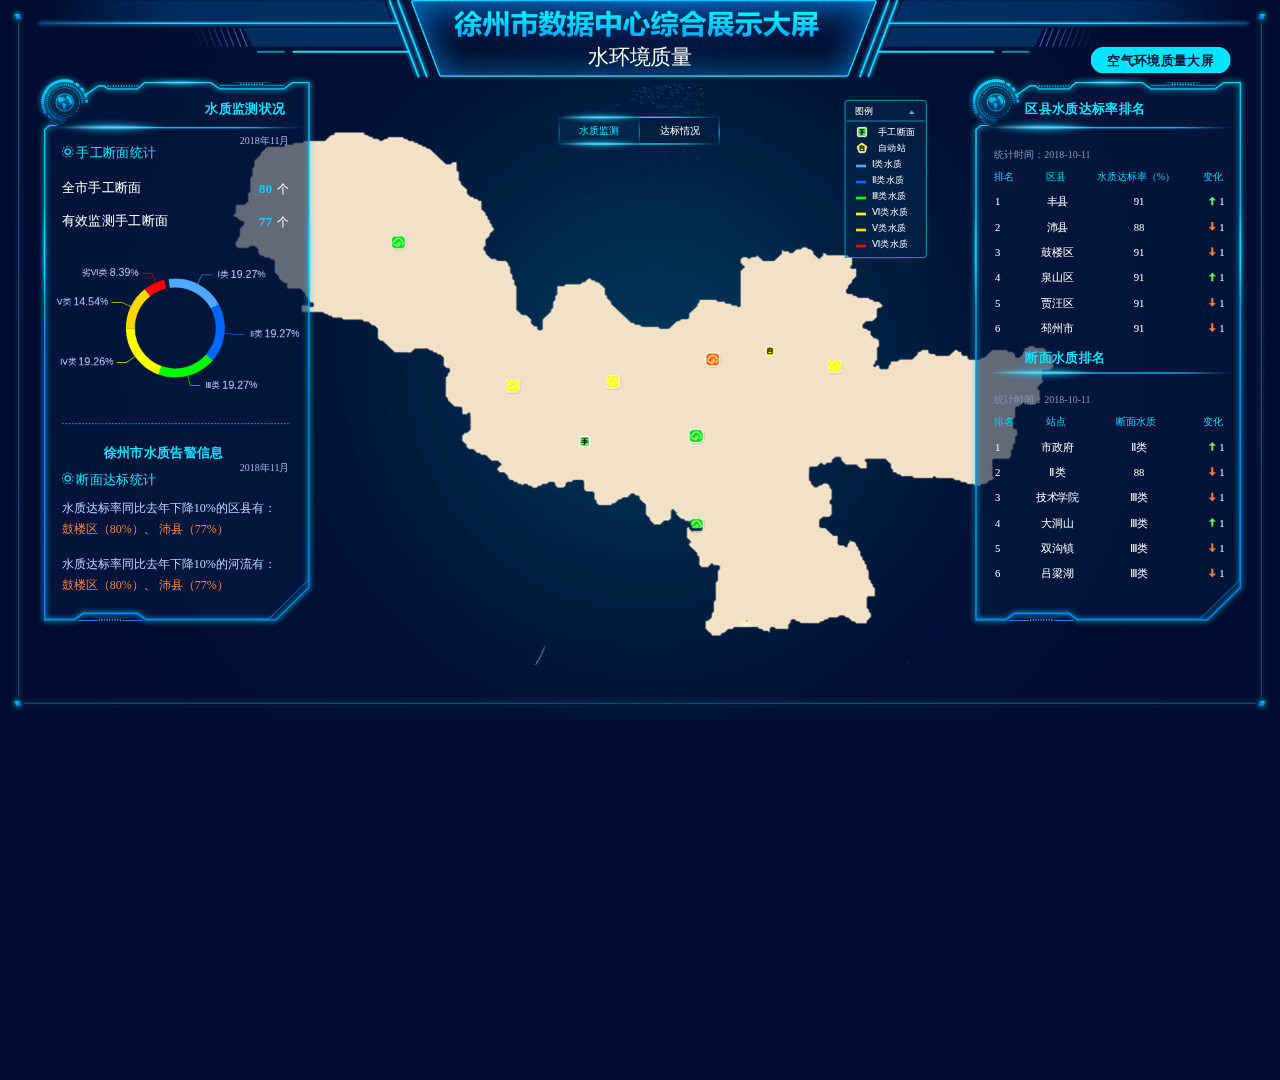
==== index.html @ a7dd1e2c "change name (checked success)" ====
<!DOCTYPE html>
<html lang="zh">

<head>
	<meta charset="UTF-8">
	<title>水环境质量大屏</title>
	<meta name="viewport" content="width=device-width,initial-scale=1.0,minimum-scale=1.0">
	<link rel="stylesheet" type="text/css" href="./css/common.css" />
	<link rel="stylesheet" type="text/css" href="./css/main.css" />
	<link rel="stylesheet" type="text/css" href="./css/index.css" />
	<script src="./js/jquery.min.js"></script>
	<script src="./js/main.js"></script>
</head>

<body class="body1">
	<script>
		autoFit();
	</script>
	<img class="BackImg" src="./img/body_back.png" alt="">
	<div class="contanier ">
		<header class="header">
			<img class="HeaderBackImg" src="./img/header_back.png" alt="">
			<div class="BackDiv">
				<div class="HeaderCenter">
					<div class="h28">
						<!-- 徐州市数据中心综合展示大屏 -->
					</div>
					<div class="TitleImg"></div>
					<div class="SubTitleP">水环境质量</div>
				</div>

			</div>

		</header>
		<section class="section">
			<!--水质监测   water quality monitoring  box-->
			<div class="TabContent WaterQulMonitor" id='WaterQulMonitor' data-index="1">
				<div class="MapBox  MapIndex active" data-type="WaterMonitor">
					<div class="Default DefaultShou" data-name="Shou">
						<img class="img " src="./img/icon_remark13.png">
					</div>
					<div class="Default DefaultZi" data-name="Zi">
						<img class="img " src="./img/icon_remark14.png">
					</div>
				</div>
				<div class="MapBox  MapIndex1 " data-type="Compliance">
				</div>
				<div class="IndexLeftSummary ">

					<div class="LeftHeader ">
						<p class="LeftHeaderTitle js_title">水质监测状况</p>
					</div>
					<div class="XuanLine"></div>
					<div class="IndexLeftContent">
						<div class="LeftPane active" data-type="WaterMonitor">
							<div class="LeftConBox">
								<p class="ConTheme">
									<i class="icon IconPoi"></i>
									手工断面统计
								</p>
								<p class="LeftConTitle LeftConTitleIndex">2018年11月</p>
							</div>
							<ul class="ContentList LeftContentList">
								<li class="ContentLi">
									<span class="ContentLiFont">全市手工断面</span>
									<span class="ContentLiMount">
										<b>80</b>个
									</span>
								</li>
								<li class="ContentLi">
									<span class="ContentLiFont">有效监测手工断面</span>
									<span class="ContentLiMount">
										<b>77</b>个</span>
								</li>
							</ul>
							<div class="TypePiecanvasBox active" id="TypePiecanvasBox"></div>
						</div>
						<div class="LeftPane" data-type="Compliance">
							<div class="LeftConBox">
								<p class="ConTheme">
									<i class="icon IconPoi"></i>
									断面达标统计
								</p>
								<p class="LeftConTitle LeftConTitleIndex">2018年11月</p>
							</div>
							<ul class="ContentList LeftContentList">
								<li class="ContentLi">
									<span class="ContentLiFont">达标断面</span>
									<span class="ContentLiMount">
										<b>55</b>个
									</span>
								</li>
								<li class="ContentLi">
									<span class="ContentLiFont">不达标断面</span>
									<span class="ContentLiMount">
										<b>5</b>个</span>
								</li>
							</ul>
							<div class="RadioPiecanvasBox" id="RadioPiecanvasBox"></div>
						</div>
						<div class="SplitLine"></div>
						<div class="padding80">
							<div class="LeftHeader secondHeader">
								<p class="LeftHeaderTitle">徐州市水质告警信息</p>
							</div>
							<div class="LeftConBox">
								<p class="ConTheme">
									<i class="icon IconPoi"></i>
									断面达标统计
								</p>
								<p class="LeftConTitle LeftConTitleIndex">2018年11月</p>
							</div>
							<div class="warnCon">
								<p class="warnBox">水质达标率同比去年下降10%的区县有：</p>
								<p class="warnBox">
									<span class="rightMount downItem ">鼓楼区（80%）</span>、
									<span class="rightMount downItem ">沛县（77%）</span>
								</p>
							</div>
							<div class="warnCon">
								<p class="warnBox">水质达标率同比去年下降10%的河流有：</p>
								<p class="warnBox">
									<span class="rightMount downItem ">鼓楼区（80%）</span>、
									<span class="rightMount downItem ">沛县（77%）</span>
								</p>
							</div>
						</div>
					</div>


				</div>
				<div class="RightBox2 P6RightBox show">
					<div class="GisTabs flexBlock">
						<div class="P6tabLi GisLeftTab active" data-type="WaterMonitor">水质监测</div>
						<div class="P6tabLi GisRightTab " data-type="Compliance">达标情况</div>
					</div>
				</div>
				<div class="IndexRightSummary  show">
					<div class="LeftHeader">
						<p class="LeftHeaderTitle">区县水质达标率排名</p>
					</div>
					<div class="XuanLine"></div>
					<div class="IndexRightContent">
						<p class="ListTitle2">统计时间：2018-10-11</p>
						<div class="citheadTr flexBlock ">
							<div class="td1">排名</div>
							<div class="td2">区县</div>
							<div class="td3">
								<span>水质达标率（%）</span>
							</div>
							<div class="td4">变化</div>

						</div>
						<div class="tableContanier  content " id="scrollBox1">
							<table class="table changeTable" style="margin-top: 0px;">
								<tbody>
									<tr class="tbodyTr" style="">
										<td class="td1">1</td>
										<td class="td2">丰县</td>
										<td class="td3">91</td>
										<td class="td4">
											<span class='icon upIcon'></span>1</td>
									</tr>
									<tr class="tbodyTr" style="">
										<td class="td1">2</td>
										<td class="td2">沛县</td>
										<td class="td3">88</td>
										<td class="td4">
											<span class='icon downIcon'></span>1</td>
									</tr>
									<tr class="tbodyTr" style="">
										<td class="td1">3</td>
										<td class="td2">鼓楼区</td>
										<td class="td3">91</td>
										<td class="td4">
											<span class='icon downIcon'></span>1</td>
									</tr>
									<tr class="tbodyTr" style="">
										<td class="td1">4</td>
										<td class="td2">泉山区</td>
										<td class="td3">91</td>
										<td class="td4">
											<span class='icon upIcon'></span>1</td>
									</tr>
									<tr class="tbodyTr" style="">
										<td class="td1">5</td>
										<td class="td2">贾汪区</td>
										<td class="td3">91</td>
										<td class="td4">
											<span class='icon downIcon'></span>1</td>
									</tr>
									<tr class="tbodyTr" style="">
										<td class="td1">6</td>
										<td class="td2">邳州市</td>
										<td class="td3">91</td>
										<td class="td4">
											<span class='icon downIcon'></span>1</td>
									</tr>
									<tr class="tbodyTr" style="">
										<td class="td1">7</td>
										<td class="td2">新沂市</td>
										<td class="td3">91</td>
										<td class="td4">
											<span class='icon upIcon'></span>1</td>
									</tr>
									<tr class="tbodyTr" style="">
										<td class="td1">8</td>
										<td class="td2">新沂市</td>
										<td class="td3">91</td>
										<td class="td4">
											<span class='icon downIcon'></span>1</td>
									</tr>
								</tbody>
							</table>
						</div>
					</div>
					<div class="LeftHeader SecondHeader">
						<p class="LeftHeaderTitle">断面水质排名</p>
					</div>
					<div class="XuanLine"></div>
					<div class="IndexRightContent">
						<p class="ListTitle2">统计时间：2018-10-11</p>
						<div class="citheadTr flexBlock ">
							<div class="td1">排名</div>
							<div class="td2">站点</div>
							<div class="td3">
								<span>断面水质</span>
							</div>
							<div class="td4">变化</div>

						</div>
						<div class="tableContanier  content " id="scrollBox2">
							<table class="table changeTable" style="margin-top: 0px;">
								<tbody>
									<tr class="tbodyTr" style="">
										<td class="td1">1</td>
										<td class="td2">市政府</td>
										<td class="td3">Ⅱ类</td>
										<td class="td4">
											<span class='icon upIcon'></span>1</td>
									</tr>
									<tr class="tbodyTr" style="">
										<td class="td1">2</td>
										<td class="td2">Ⅱ类</td>
										<td class="td3">88</td>
										<td class="td4">
											<span class='icon downIcon'></span>1</td>
									</tr>
									<tr class="tbodyTr" style="">
										<td class="td1">3</td>
										<td class="td2">技术学院</td>
										<td class="td3">Ⅲ类</td>
										<td class="td4">
											<span class='icon downIcon'></span>1</td>
									</tr>
									<tr class="tbodyTr" style="">
										<td class="td1">4</td>
										<td class="td2">大洞山</td>
										<td class="td3">Ⅲ类</td>
										<td class="td4">
											<span class='icon upIcon'></span>1</td>
									</tr>
									<tr class="tbodyTr" style="">
										<td class="td1">5</td>
										<td class="td2">双沟镇</td>
										<td class="td3">Ⅲ类</td>
										<td class="td4">
											<span class='icon downIcon'></span>1</td>
									</tr>
									<tr class="tbodyTr" style="">
										<td class="td1">6</td>
										<td class="td2">吕梁湖</td>
										<td class="td3">Ⅲ类</td>
										<td class="td4">
											<span class='icon downIcon'></span>1</td>
									</tr>
									<tr class="tbodyTr" style="">
										<td class="td1">7</td>
										<td class="td2">铜山利国镇</td>
										<td class="td3">Ⅳ类</td>
										<td class="td4">
											<span class='icon upIcon'></span>1</td>
									</tr>
									<tr class="tbodyTr" style="">
										<td class="td1">8</td>
										<td class="td2">铜山利国镇</td>
										<td class="td3">Ⅳ类</td>
										<td class="td4">
											<span class='icon downIcon'></span>1</td>
									</tr>
								</tbody>
							</table>
						</div>
					</div>
				</div>
				<div class="RightBoxCon P2RightBoxCon">
					<table class="RightBox P2RightBox">
						<thead class="LegendHeader ">
							<tr>
								<td colspan="2" class="titleTd">图例
									<i class="tableIcon"></i>
								</td>
							</tr>
						</thead>
						<tbody class="IconListBox ">

							<tr class="IconLi">
								<!-- <td>
													<input class="checkBoxInput " type="checkbox" name="手工断面" value="手工断面" checked disabled>
												</td> -->
								<td>
									<span class="RemarkIcon ManSecRemark"></span>
								</td>
								<td>
									<span class="RemarkName">手工断面</span>
								</td>
							</tr>
							<tr class="IconLi">
								<!-- <td>
													<input class="checkBoxInput " type="checkbox" name="自动站" value="自动站" checked disabled>
												</td> -->
								<td>
									<span class="RemarkIcon AutoStaRemark"></span>
								</td>
								<td>
									<span class="RemarkName">自动站</span>
								</td>
							</tr>
							<tr class="IconLi">
								<td>
									<li class="LegendLi">
										<span class="WaterQulLine OneLevel"></span>
									</li>
								</td>
								<td>
									<span class="RemarkName">Ⅰ类水质</span>
								</td>
							</tr>
							<tr class="IconLi">
								<td>
									<li class="LegendLi">
										<span class="WaterQulLine TwoLevel"></span>
									</li>
								</td>
								<td>
									<span class="RemarkName">Ⅱ类水质</span>
								</td>
							</tr>
							<tr class="IconLi">
								<td>
									<li class="LegendLi">
										<span class="WaterQulLine ThreeLevel"></span>
									</li>
								</td>
								<td>
									<span class="RemarkName">Ⅲ类水质</span>
								</td>
							</tr>
							<tr class="IconLi">
								<td>
									<li class="LegendLi">
										<span class="WaterQulLine FourLevel"></span>
									</li>
								</td>
								<td>
									<span class="RemarkName">Ⅵ类水质</span>
								</td>
							</tr>
							<tr class="IconLi">
								<td>
									<li class="LegendLi">
										<span class="WaterQulLine FiveLevel"></span>
									</li>
								</td>
								<td>
									<span class="RemarkName">Ⅴ类水质</span>
								</td>
							</tr>
							<tr class="IconLi">
								<td>
									<li class="LegendLi">
										<span class="WaterQulLine SixLevel"></span>
									</li>
								</td>
								<td>
									<span class="RemarkName">Ⅵ类水质</span>
								</td>
							</tr>
						</tbody>
					</table>
				</div>
                <!-- 页面跳转  -->
				<div class="LoginDiv floatRight">
					<a href="BlueSky.html" class="linkA" target="_blank">
						<p class="LoginText">空气环境质量大屏</p>
					</a>
				</div>
			</div>
		</section>

		
		<!-- 弹窗1 纱帽 start -->
		<div class="PopUpBox  P2PopUpBox PopUpBoxShou" id="PopUpBoxShou">
			<div class="PopUpHeader">
				<div class="PaddingContent">
					<h3>蔺家坝</h3>
					<span class="inlineBlock PopUpclose"></span>
				</div>
			</div>
			<!-- PopUpHeader end-->
			<div class="PopUpContent">
				<div class="PaddingContent">
					<p class="ListTitle ">检测时间：2018-10</p>
					<div class="flexBlock levelContainer">
						<div class="inlineBlock  levelBox sixLevel">
							<!-- 根据等级样式为 Ⅰ类对应样式为 oneLevel twoLevel  ...-->
							<div class="insideBox">
								劣Ⅵ
							</div>
						</div>
						<div class="KeyContent flex1">
							<div class="ContentList">
								<div class="ContentLi flexBlock">
									<div class="LeftRow flex1">所属流域：
										<span class="LeftRowValue"> 淮河</span>
									</div>
									<div class="LeftRow flex1">所属区域：
										<span class="LeftRowValue"> 徐州市-沛县</span>
									</div>
								</div>
								<div class="ContentLi flexBlock">
									<div class="LeftRow flex1">控制级别：
										<span class="LeftRowValue"> 国控</span>
									</div>
									<div class="LeftRow flex1">水质类别：
										<span class="LeftRowValue"> 劣Ⅵ类</span>
									</div>
								</div>
							</div>
						</div>
					</div>
					<ul class="canvasTab flexBlock">
						<li class="tabLi flex1 lineGraph active">氨氮</li>
						<li class="tabLi longerText lineGraph ">高锰酸钾指数</li>
						<li class="tabLi longerText lineGraph ">化学需氧量</li>
						<li class="tabLi flex1 lineGraph">溶解氧</li>
						<li class="tabLi flex1 lineGraph">总磷</li>
					</ul>
					<div class="popUpcanvasBox" id="P2comCanvas">
					</div>
					<div class="legend2 Popuplegend">
						<ol class="LegendList">
							<li class="LegendLi2">
								<span class="WaterQulLine  OneLevel"></span>
								<span class="RemarkName">氨氮</span>
							</li>
							<li class="LegendLi2">
								<span class="WaterQulLine TwoLevel"></span>
								<span class="RemarkName">高锰酸钾指数</span>
							</li>
							<li class="LegendLi2">
								<span class="WaterQulLine ThreeLevel"></span>
								<span class="RemarkName">化学需氧量</span>
							</li>
							<br>
							<li class="LegendLi2">
								<span class="WaterQulLine FourLevel"></span>
								<span class="RemarkName">溶解氧</span>
							</li>
							<li class="LegendLi2">
								<span class="WaterQulLine FiveLevel"></span>
								<span class="RemarkName">总磷</span>
							</li>
						</ol>
					</div>
				</div>
			</div>
			<!-- PopUpContent end-->
			<div class="PopUpBottom">
				<div class="PaddingContent">
					<div class="hrefDiv">
						<a href="#" target="_blank">查看详情
							<span class="inlineBlock rightArrow"></span>
						</a>
					</div>
				</div>
			</div>
			<!-- PopUpBottom end-->
		</div>
		<!-- 弹窗1 纱帽 end -->
		<!-- 弹窗1 自动站 start -->
		<div class="PopUpBox  P2PopUpBox PopUpBoxZi" id="PopUpBoxZi">
			<div class="PopUpHeader">
				<div class="PaddingContent">
					<h3>和平桥水站</h3>
					<span class="inlineBlock PopUpclose"></span>
				</div>
			</div>
			<!-- PopUpHeader end-->
			<div class="PopUpContent">
				<div class="PaddingContent">
					<p class="ListTitle floatLeft">统计时间：2018-10-11 12:00</p>
					<p class="ListTitle floatRight">数据来源：江苏省监测中心</p>
					<div class="clear"></div>
					<div class="KeyContent">
						<div class="ContentList">
							<div class="ContentLi flexBlock">
								<div class="LeftRow flex1">所属流域：
									<span class="LeftRowValue">淮河</span>
								</div>
								<div class="rightRow flex1">所属区域：
									<span class="LeftRowValue">徐州市-沛县</span>
								</div>
							</div>
							<div class="ContentLi flexBlock">
								<div class="LeftRow flex1">控制级别：
									<span class="LeftRowValue"> 国控</span>
								</div>
								<div class="rightRow flex1">水质类别：
									<span class="LeftRowValue"> 劣Ⅵ类</span>
								</div>

							</div>
							<div class="SplitLineBox">
								<div class="SplitLine"></div>
							</div>

							<div class="ContentLi flexBlock">
								<div class="LeftRow flex1">氨氮：
									<span class="LeftRowValue"> 2mg/L</span>
								</div>
								<div class="centerRow " style="flex: initial;">高锰酸钾指数：
									<span class="LeftRowValue"> 5mg/L</span>
								</div>
								<div class="rightRow flex1">总磷：
									<span class="LeftRowValue">5mg/L</span>
								</div>
							</div>
						</div>
					</div>
					<ul class="canvasTab flexBlock">
						<li class="tabLi flex1 lineGraph active">氨氮</li>
						<li class="tabLi longerText lineGraph ">高锰酸钾指数</li>
						<li class="tabLi flex1 lineGraph">总磷</li>
					</ul>
					<div class="timeTab">
						<div class="timeTypeBox flexBlock">
							<div class="timeTypeSpan active flex1" data-name="hour">小时</div>
							<div class="timeTypeSpan flex1" data-name="date">日</div>
						</div>
					</div>

					<div class="popUpcanvasBox" id="P2ziCanvas">
					</div>
					<div class="legend2 Popuplegend">
						<ol class="LegendList">
							<li class="LegendLi2">
								<span class="WaterQulLine  OneLevel"></span>
								<span class="RemarkName">氨氮</span>
							</li>
							<li class="LegendLi2">
								<span class="WaterQulLine TwoLevel"></span>
								<span class="RemarkName">高锰酸钾指数</span>
							</li>
							<li class="LegendLi2">
								<span class="WaterQulLine ThreeLevel"></span>
								<span class="RemarkName">总磷</span>
							</li>
						</ol>
					</div>
				</div>
			</div>
			<!-- PopUpContent end-->
			<div class="PopUpBottom">
				<div class="PaddingContent">
					<div class="hrefDiv">
						<a href="#" target="_blank">查看详情
							<span class="inlineBlock rightArrow"></span>
						</a>
					</div>
				</div>
			</div>
			<!-- PopUpBottom end-->
		</div>
		<!-- 弹窗1 自动站 end -->



	</div>



	<script>
	</script>
	<!-- <table class="legendBar">
		<tr class="firstTr">
			<td class="RemarkName2 ">Ⅰ类</td>
			<td class="RemarkName2">Ⅱ类</td>
			<td class="RemarkName2">Ⅲ类</td>
			<td class="RemarkName2">Ⅳ类</td>
			<td class="RemarkName2">Ⅴ类</td>
			<td class="RemarkName2">劣Ⅵ类</td>
		</tr>
		<tr class="secondTr">
			<td class="OneLevel"></td>
			<td class="TwoLevel"></td>
			<td class="ThreeLevel"></td>
			<td class="FourLevel"></td>
			<td class="FiveLevel"></td>
			<td class="SixLevel"></td>

		</tr>
	</table> -->
</body>
<!-- <script src="./js/jquery.min.js"></script> -->
<script src="./js/echarts.min.js"></script>
<!-- <script src="./js/main.js"></script> -->
<script src="./js/index.js"></script>

</html>
---- css/common.css ----
html,
body,
div,
span,
a,
ul,
li,
p,
img,
iframe,
sub,
h1,
h2,
h3,
h4,
h5,
h6{
	margin: 0;
	padding: 0;
	box-sizing:border-box;
	-moz-box-sizing:border-box; /* Firefox */
	-webkit-box-sizing:border-box; /* Safari */
}

html{
	width: 100%;
	height: 100%;
}

body {
	font-family: '微软雅黑','Microsoft YaHei';
	font-size: 14px;
	line-height: 1.0;
	width: 100%;
	height: 100%;
	background-color: #f4f4f4;
	/* transition: all 1000ms linear; */
	/* min-width: 1366px; */
}

h1,
h2,
h3,
h4,
h5,
h6 {
	font-size: 14px;
	font-weight: normal;
	color: inherit;
}

ul,
ol,
li {
	list-style: none;
	padding: 0;
	margin: 0;
}
table{
	border-collapse: collapse;
}
.flexBlock{
	display: flex;
	display: -webkit-box; 
   display: -moz-box;  
   display: -ms-flexbox; 
   display: -webkit-flex; 
}
.flex1{
   flex: 1
}
.inlineBlock{
	display: inline-block;
}
.clear{
	clear: both;
}
.floatLeft{
	float: left;
}
.floatRight{
	float: right;
}
.alignRight{
	text-align: right!important;
}
---- css/main.css ----
/*********************   main.html 的所有样式 start******************/
.body1,
.body2 {
  width: 96rem;
  background-color: #000d30;
  color: #fff;
  text-align: center;
  position: relative;
  overflow-y: scroll;
  overflow-x: hidden;
}
.body1 {
  height: 54rem;
}
.body2 {
  height: 54rem;
}
.body1::-webkit-scrollbar,
.body2::-webkit-scrollbar {
  display: none;
}
a,
a:hover,
a:link {
  color: #fff;
  text-decoration: none;
}
.contanier {
  height: 100%;
  padding: 0 1.7% 1% 1.7%;
}
.BackImg {
  width: 100%;
  height: 100%;
  position: absolute;
  top: 0;
  left: 0;
  z-index: -1;
}
.header {
  z-index: 15;
  overflow: hidden;
  position: relative;
  height: 8rem;
}
.header .BackDiv {
  margin: 0 auto;
  width: 100%;
  height: 100%;
  padding: 0;
}
.header .HeaderBackImg {
  width: 100%;
  height: 100%;
  position: absolute;
  top: 0;
  left: 0;
  z-index: -1;
}
.header .HeaderCenter {
  height: 74%;
}
.header .HeaderCenter .h28 {
  height: 58.9%;
  font-size: 1.85rem;
  line-height: 3.1rem;
  font-weight: 700;
  color: #00f8ff;
}
.header .HeaderCenter .TitleImg {
  display: none;
}
.header .HeaderCenter .SubTitleP {
  width: 12.5rem;
  margin: 0 auto;
  font-size: 1.55rem;
  line-height: 1.55rem;
}
/*********************   main.html 的所有样式 end******************/
/*    ********************** fornav  start**************         */
.nav {
  width: 100%;
  height: 2.25rem;
  top: -1rem;
  position: relative;
}
.nav ul {
  height: 100%;
}
.nav .tabli {
  width: 9rem;
  height: 2.25rem;
  line-height: 2.25rem;
  font-size: .875rem;
  display: inline-block;
  text-align: center;
  cursor: pointer;
}
.nav .tabli.active {
  color: #020a1f;
  font-weight: 700;
}
.nav .TabLiContent {
  width: 8.45rem;
}
.nav .LeftNav {
  width: 28.75rem;
  height: 100%;
  float: left;
}
.nav .LeftNav .tabli {
  background-image: url(../img/nav_left_normal.png);
  background-size: cover;
}
.nav .LeftNav .tabli.active {
  background-image: url(../img/nav_left_hover.png);
  background-size: cover;
}
.nav .RightNav {
  width: 20rem;
  height: 100%;
  float: right;
}
.nav .RightNav .tabli {
  background-image: url(../img/nav_right_normal.png);
  background-size: cover;
}
.nav .RightNav .tabli.active {
  background-image: url(../img/nav_right_hover.png);
  background-size: cover;
}
/*    ********************** fornav  end**************         */
/***********************for tab  和  tabContent  start******** */
.section {
  flex: 1;
  height: 85.1%;
}
.TabContent {
  height: 100%;
  position: relative;
  top: 0;
}
/***********************for tab  和  tabContent  end******** */
/******scroll end*******/
html {
  font-size: 20px !important;
}
---- css/index.css ----
/***********************    LeftSummary         start******** */
.MapBox {
  width: 100%;
  height: 100%;
  display: none;
}
.MapBox.active {
  display: block;
}
.map1 {
  background: url(../img/map1.png) no-repeat;
  background-size: 100% 100%;
}
.map11 {
  background: url(../img/map1_1.png) no-repeat;
  background-size: 100% 100%;
}
.MapIndex {
  background: url(../img/map3.png) no-repeat;
  background-size: 100% 100%;
}
.MapIndex1 {
  background: url(../img/map4.png) no-repeat;
  background-size: 100% 100%;
}
.map3 {
  background: url(../img/map1.png) no-repeat;
  background-size: 100% 100%;
}
.map4 {
  background: url(../img/map1.png) no-repeat;
  background-size: 100% 100%;
}
.map5 {
  background: url(../img/map1.png) no-repeat;
  background-size: 100% 100%;
}
.MapBlueSky {
  background: url(../img/map4.png) no-repeat;
  background-size: 100% 100%;
}
.MapBlueSky1 {
  background: url(../img/map5.png) no-repeat;
  background-size: 100% 100%;
}
.mapWuhan {
  background-image: url(../img/u11849.png);
  background-size: 100% 100%;
}
.mapSection {
  background-image: url(../img/map3.png);
  background-size: 100% 100%;
}
.Default {
  border-width: 0;
  position: absolute;
  left: 50%;
  top: 50%;
  width: 1rem;
  height: 1rem;
}
.Default .img {
  width: 100%;
  height: 100%;
}
.DefaultShou {
  left: 45%;
  top: 60%;
}
.DefaultZi {
  left: 60%;
  top: 45%;
}
.PopUpBox_da {
  width: initial!important;
}
.PopUpBox_da .ContentLi .LeftRow:first-child {
  width: 45%!important;
}
.PopUpBox_da .ContentLi .LeftRow:last-child {
  flex: 1;
}
.PopUpBox_pai {
  width: 14rem!important;
}
.LeftSummary {
  top: 1.45rem ;
  position: absolute;
  width: 21.08rem;
  height: 24.55rem;
  background: url(../img/water_2_div.png) no-repeat;
  background-size: 100% 100%;
}
.LeftSummary,
.P6LeftSummary,
.IndexLeftSummary {
  left: 1rem;
}
.XuanLine {
  width: 20rem;
  height: 1.3rem;
  display: block;
  background: url(../img/xuanLine2.png) no-repeat;
  background-size: 100% 100%;
}
.LeftContent {
  text-align: left;
  padding: 1rem  .2rem  0 2rem;
}
.LeftConBox {
  display: flex;
  display: -webkit-box;
  display: -moz-box;
  display: -ms-flexbox;
  display: -webkit-flex;
}
.ConTheme {
  display: inline-block;
  color: #00e3ff;
  font-size: 1.0rem;
  line-height: 1.0rem;
  margin: .75rem 0 .88rem 0;
}
.IconPoi {
  width: .85rem;
  height: .85rem;
  background: url(../img/water_list.png) no-repeat;
  background-size: 100% 100%;
}
.LeftConTitleIndex {
  display: inline-block;
  text-align: right;
}
.LeftConTitle {
  font-size: .75rem;
  line-height: .75rem;
  color: #9fb7e0;
  margin-bottom: .6rem;
  flex: 1;
}
.alignRight {
  text-align: right;
}
.ContentList .ContentLiFont {
  display: inline-block;
  font-size: 1rem;
  width: 9.5rem;
  text-align: left;
}
.ContentList .ContentLiMount {
  font-size: .9rem;
}
.ContentList .ContentLiMount b {
  font-size: 1rem;
  margin-right: .4rem;
  color: #00d2ff;
}
.WaterQulAssess .ContentList .ContentLiFont {
  display: inline-block;
  font-size: 1rem;
  width: 10.5rem;
  text-align: left;
}
.ContentLi .LeftRow,
.ContentLi .centerRow,
.ContentLi .rightRow {
  color: #cfdcfd;
}
.ContentLi .LeftRowValue {
  color: #fff;
}
.ContentLi0 {
  height: 2.83rem;
}
.GenIcon {
  display: inline-block;
  width: 1.75rem;
  height: 1.75rem;
  margin-right: 1rem;
  position: relative;
  top: .5rem;
}
.lengthIcon {
  background: url(../img/icon1.png) no-repeat;
  background-size: 100% 100%;
}
.waterIcon {
  background: url(../img/icon2.png) no-repeat;
  background-size: 100% 100%;
}
.FlowThrIcon {
  background: url(../img/icon3.png) no-repeat;
  background-size: 100% 100%;
}
.ProSecIcon {
  background: url(../img/icon4.png) no-repeat;
  background-size: 100% 100%;
}
.CitySecIcon {
  background: url(../img/icon5.png) no-repeat;
  background-size: 100% 100%;
}
.SewOutsIcon {
  background: url(../img/icon6.png) no-repeat;
  background-size: 100% 100%;
}
.RivCheIcon {
  background: url(../img/icon7.png) no-repeat;
  background-size: 100% 100%;
}
.SewTreatIcon {
  background: url(../img/icon8.png) no-repeat;
  background-size: 100% 100%;
}
.RivIndcIcon {
  background: url(../img/icon9.png) no-repeat;
  background-size: 100% 100%;
}
/***********************    LeftSummary         end******** */
/***********************    Right      start      ******** */
.RightBoxCon {
  position: absolute;
  right: 24.875rem;
  top: 34rem;
  background: rgba(1, 39, 76, 0.5);
}
.titleTd {
  text-align: left;
}
.GisTabs {
  width: 100%;
  height: 2.1rem;
  background: url(../img/map_tabback.png) no-repeat;
  background-size: 100% 100%;
}
.P1tabLi {
  flex: 1;
  position: relative;
  font-size: .75rem;
  padding: .67rem 0;
  cursor: pointer;
}
.P1tabLi.active {
  color: #00e4ff;
  background-color: rgba(4, 46, 79, 0.5);
}
.P1tabLi.active:before {
  position: absolute;
  content: '';
  top: -0.45rem;
  left: -0.5rem;
  width: 6.45rem;
  height: 3rem;
  background: url(../img/map_tabback_hover.png) no-repeat;
  background-size: 100% 100%;
}
.RightBox {
  margin-top: 2.58rem;
  border: .025rem solid #00d2ff;
  border-collapse: separate;
  border-radius: .26rem;
  float: right;
}
.RightBox tr > td:first-child {
  padding-left: .6rem;
  text-align: left;
}
.RightBox tr > td:last-child {
  padding-right: .6rem;
}
.RightBox td {
  vertical-align: middle;
  text-align: center;
}
.P2RightBox {
  margin-top: 0;
}
.IconListBox {
  float: right;
  text-align: left;
  padding-bottom: .4rem;
}
.IconListBox .IconLi {
  width: 100%;
  height: 1.2rem;
  display: block;
}
.IconListBox .IconLi .checkBoxInput {
  appearance: none;
  -moz-appearance: none;
  -webkit-appearance: none;
  width: .75rem;
  height: .75rem;
  background: url(../img/box_normal.png) no-repeat;
  background-size: 100% 100%;
  margin-left: 0!important;
  margin-right: .43rem;
}
.IconListBox .IconLi .canPointer {
  cursor: pointer;
}
.IconListBox .IconLi .checkBoxInput:checked {
  background: url(../img/box_checked.png) no-repeat;
  background-size: 100% 100%;
}
.RightBox.hidden {
  min-width: 6rem;
}
.RightBox.hidden .LegendHeader td {
  border-bottom: none;
}
.RightBox.hidden .IconListBox {
  display: none;
}
.LegendHeader {
  text-align: center;
  font-size: 0.7rem;
}
.LegendHeader td {
  width: 4.5rem;
  height: 1.3rem;
  border-bottom: .025rem solid #00d2ff;
  white-space: nowrap;
}
.LegendHeader .tableIcon {
  display: inline-block;
  float: right;
  position: relative;
  top: .2rem;
  width: .7rem;
  height: .45rem;
  background: url(../img/tc_zk.png) no-repeat;
  background-size: 50% 50%;
  background-position: 50% 50%;
  cursor: pointer;
  transform: rotate(180deg);
  transform-origin: center;
}
.LegendHeader .rotate180 {
  transform: rotate(0deg);
  transform-origin: center;
}
.RemarkIcon {
  display: inline-block;
  width: .9rem;
  height: .9rem;
  margin-right: .53rem;
}
.RiversRemark {
  background: url(../img/icon_remark1.png) no-repeat;
  background-size: 100% 100%;
}
.LakesRemark {
  width: 1.05rem;
  height: 0.85rem;
  background: url(../img/icon_remark2.png) no-repeat;
  background-size: 100% 100%;
}
.RemarkName {
  font-size: 0.7rem;
  line-height: 1.2rem;
  color: #f4fbff;
  white-space: nowrap;
}
.RemarkName2 {
  font-size: 0.63rem;
  color: #f4fbff;
  white-space: nowrap;
}
/******scroll start*******/
.mCSB_scrollTools .mCSB_dragger .mCSB_dragger_bar {
  background-color: transparent!important;
}
.ProBouRemark {
  background: url(../img/icon_remark3.png) no-repeat;
  background-size: 100% 100%;
}
.CityBouRemark {
  background: url(../img/icon_remark4.png) no-repeat;
  background-size: 100% 100%;
}
.CroBridgeRemark {
  background: url(../img/icon_remark0.png) no-repeat;
  background-size: 100% 100%;
}
.KeyProRemark {
  background: url(../img/icon_remark6.png) no-repeat;
  background-size: 100% 100%;
}
.KeyPortRemark {
  background: url(../img/icon_remark7.png) no-repeat;
  background-size: 100% 100%;
}
.RivIndRemark {
  background: url(../img/icon_remark8.png) no-repeat;
  background-size: 100% 100%;
}
.NatResRemark {
  background: url(../img/icon_remark9.png) no-repeat;
  background-size: 100% 100%;
}
.RivCheRemark {
  background: url(../img/icon_remark10.png) no-repeat;
  background-size: 100% 100%;
}
.SewTreatRemark {
  background: url(../img/icon_remark11.png) no-repeat;
  background-size: 100% 100%;
}
.SewOutsRemark {
  background: url(../img/icon_remark12.png) no-repeat;
  background-size: 100% 100%;
}
.ManSecRemark {
  background: url(../img/icon_remark13.png) no-repeat;
  background-size: 100% 100%;
}
.AutoStaRemark {
  background: url(../img/icon_remark14.png) no-repeat;
  background-size: 100% 100%;
}
/***********************    Right      end      ******** */
/*************part2  part  start  *********************/
.IndexLeftContent {
  padding: 0 2rem;
}
.LeftPane {
  display: none;
}
.LeftPane.active {
  display: block;
}
.LeftConTitle2 {
  margin-top: .9rem;
}
.SplitLine {
  margin: .5rem 0 .6rem 0;
  width: 100%;
  border-bottom: .025rem dashed #00d2ff;
}
.LeftContentList {
  width: 100%;
}
.LeftContentList .ContentLi {
  clear: both;
  height: 2.4rem;
}
.LeftContentList .ContentLiFont {
  width: 13.5rem;
  float: left;
  padding: .7rem 0;
  font-size: 1rem;
}
.LeftContentList .ContentLiMount {
  float: right;
  font-size: 0.9rem;
  padding: .75rem 0;
}
.P2RightBox .IconListBox {
  margin-top: 0;
}
.legendBox {
  position: absolute;
  display: table;
  top: 0;
  right: 30rem;
  min-width: 5.75rem;
  text-align: right;
}
.legend {
  overflow: hidden;
  border: .025rem solid #00c4ff;
  border-radius: .6rem;
  display: table;
}
.LegendContent {
  width: 100%;
  text-align: left;
  padding: .15rem .5rem .2rem .78rem;
}
.LegendContent .LegendLi {
  height: 1.2rem;
}
.WaterQulLine {
  display: inline-block;
  width: .75rem;
  height: .2rem;
  margin-right: .2rem;
  margin-top: .2rem;
}
.legendBar {
  position: fixed;
  bottom: 2.7rem;
  right: 3rem;
}
.legendBar td {
  min-width: 1.8rem;
}
.legendBar .firstTr td {
  padding-bottom: .23rem;
}
.legendBar .secondTr td {
  height: .4rem;
}
@media only screen and (max-width: 2880px) {
}
.OneLevel {
  background-color: #4ea9ff;
}
.TwoLevel {
  background-color: #0067ff;
}
.ThreeLevel {
  background-color: #00ff00;
}
.FourLevel {
  background-color: #ffff00;
}
.FiveLevel {
  background-color: #ffd700;
}
.SixLevel {
  background-color: #fc0105;
}
.P2PopUpBox .Popuplegend .LegendLi2 + .LegendLi2 {
  margin-left: 1.2rem;
}
.P2PopUpBox .Popuplegend .OneLevel {
  background-color: #fd4800;
}
.P2PopUpBox .Popuplegend .TwoLevel {
  background-color: #f1ec3f;
}
.P2PopUpBox .Popuplegend .ThreeLevel {
  background-color: #72e75e;
}
.P2PopUpBox .Popuplegend .FourLevel {
  background-color: #0067ff;
}
.P2PopUpBox .Popuplegend .FiveLevel {
  background-color: #ff00cc;
}
.P2PopUpBox .SplitLineBox {
  padding: 0 .8rem;
}
.P2PopUpBox .SplitLine {
  margin: .3rem 0 .4rem 0;
  border-bottom: .025rem dashed #0f5a6d;
}
.levelContainer {
  margin-top: .4rem;
}
.flex3 {
  flex: 3;
}
.flex2 {
  flex: 2;
}
.levelBox {
  width: 3.6rem;
  height: 3.6rem;
  border-radius: 50%;
  margin-right: .8rem;
  padding: .3rem;
}
.levelBox .insideBox {
  width: 100%;
  height: 100%;
  border-radius: 50%;
  font-size: .8rem;
  line-height: 2.4rem;
  text-align: center;
}
.levelBox.oneLevel {
  border: 0.1rem solid #4ea9ff;
}
.levelBox.oneLevel .insideBox {
  border: 0.05rem dashed #4ea9ff;
  color: #4ea9ff;
}
.levelBox.twoLevel {
  border: 0.1rem solid #0067ff;
}
.levelBox.twoLevel .insideBox {
  border: 0.05rem dashed #0067ff;
  color: #0067ff;
}
.levelBox.threeLevel {
  border: 0.1rem solid #00ff00;
}
.levelBox.threeLevel .insideBox {
  border: 0.05rem dashed #00ff00;
  color: #00ff00;
}
.levelBox.fourLevel {
  border: 0.1rem solid #ffff00;
}
.levelBox.fourLevel .insideBox {
  border: 0.05rem dashed #ffff00;
  color: #ffff00;
}
.levelBox.fiveLevel {
  border: 0.1rem solid #ffd700;
}
.levelBox.fiveLevel .insideBox {
  border: 0.05rem dashed #ffd700;
  color: #ffd700;
}
.levelBox.sixLevel {
  border: 0.1rem solid #fc0105;
}
.levelBox.sixLevel .insideBox {
  border: 0.05rem dashed #fc0105;
  color: #fc0105;
}
.PopUpBoxShou .levelContainer {
  margin-bottom: .5rem;
}
.PopUpBoxShou .keyContent {
  padding: .3rem .2rem;
}
.PopUpBoxShou .keyContent .ContentLi {
  height: 1.4rem!important;
  line-height: 1.4rem;
  padding-left: 0;
  padding-right: 0;
}
.timeTypeBox {
  float: right;
  text-align: center;
  width: 4.53rem;
  height: 1.3rem;
  line-height: 1.3rem;
}
.timeTypeBox .timeTypeSpan {
  width: 50%;
  height: 100%;
  line-height: 1.1rem;
  font-size: .7rem;
  background: #031735;
  color: #00d1eb;
  border: .025rem solid #00d1eb;
  cursor: pointer;
}
.timeTypeBox .timeTypeSpan:first-child {
  border-radius: .2rem 0 0 .2rem;
}
.timeTypeBox .timeTypeSpan:last-child {
  border-radius: 0  .2rem .2rem 0;
  border-left: none;
}
.timeTypeBox .timeTypeSpan.active {
  background: #00d1eb;
  color: #030d2b;
}
.PopUpBox_zi .canvasTab.alignRight {
  float: initial;
  height: 1.6rem;
  display: block;
  margin-top: -0.5rem;
}
.PopUpBox_zi .timeTypeBox .timeTypeSpan {
  line-height: 1.2rem;
}
.InfoListContent {
  float: right;
  width: 7rem;
  text-align: left;
}
.InfoListContent .selectLi {
  border: .025rem solid #00d1eb;
  border-radius: .2rem;
  color: #fff;
  cursor: pointer;
  font-size: .7rem;
  width: 100%;
  height: 1.6rem;
  line-height: 1.6rem;
  padding-left: .75rem;
  position: relative;
}
.InfoListContent .selectLi .spanInner {
  color: #fff;
}
.InfoListContent .selectLi .spanInner.active {
  color: #00eafc;
}
.InfoListContent .selectLi .TreeList {
  width: 7rem;
  position: absolute;
  display: none;
  z-index: 100;
  left: -0.025rem;
  border: .025rem solid #00d1eb;
  border-radius: .2rem;
}
.InfoListContent .selectLi .TreeList .treeLi {
  width: 7rem;
  height: 1.6rem;
  line-height: 1.6rem;
  color: #fff;
  font-size: .7rem;
  padding-left: .75rem;
}
.InfoListContent .selectLi .TreeList .treeLi.active {
  color: #00eafc;
}
.InfoListContent .selectLi .TreeList.show {
  display: block;
}
.InfoListContent .selectLi .dropIcon {
  float: right;
  margin-top: .6rem;
}
.InfoListContent .dropIcon {
  margin-left: .75rem;
  margin-right: .75rem;
}
.dropIcon {
  width: .5rem;
  height: .25rem;
  background: url(../img/xlsj.png) no-repeat;
  background-size: 100% 100%;
}
.rotatel {
  transform: rotate(180deg);
  transform-origin: center;
}
.TypePiecanvasBox,
.RadioPiecanvasBox {
  width: 20rem;
  position: relative;
  left: -1.1rem;
  height: 13.5rem;
}
.themeContent {
  display: none;
}
.themeContent.active {
  display: block;
}
.warnCon {
  margin-bottom: 1rem;
}
.warnBox {
  text-align: left;
  line-height: 1.6rem;
  font-size: .9rem;
  color: #bbd4ff;
}
.warnBox .downItem {
  color: #f7823c;
}
.IndexLeftSummary,
.IndexRightSummary {
  top: 0;
  position: absolute;
  width: 21.075rem;
  height: 41.5rem;
  background: url(../img/part_air_div.png) no-repeat;
  background-size: 100% 100%;
  font-size: .75rem;
}
.IndexRightSummary {
  right: .8rem;
}
.IndexRightSummary .secondHeader {
  height: 1.6rem;
  padding-top: 0rem;
}
.IndexRightSummary .secondHeader .LeftHeaderTitle {
  line-height: 1.6rem;
  text-align: center;
}
.IndexRightSummary .SplitLine {
  margin: .5rem auto;
  width: 82%;
}
.P2RightBoxCon {
  top: 2rem;
}
.changeTable .upIcon,
.changeTable .downIcon {
  width: .55rem;
  height: .65rem;
  margin-right: .25rem;
}
.changeTable .upIcon {
  background: url(../img/yyl_up.png) no-repeat;
  background-size: 100% 100%;
}
.changeTable .downIcon {
  background: url(../img/yyl_down.png) no-repeat;
  background-size: 100% 100%;
}
.IndexRightSummary .LeftHeaderTitle,
.P6RightSummary2 .LeftHeaderTitle {
  text-align: left;
  padding-left: 19%;
}
.IndexRightSummary .citheadTr,
.P6RightSummary2 .citheadTr {
  height: 1.3rem;
}
.IndexRightSummary .citheadTr .td1,
.P6RightSummary2 .citheadTr .td1,
.IndexRightSummary .citheadTr .td2,
.P6RightSummary2 .citheadTr .td2,
.IndexRightSummary .citheadTr .td3,
.P6RightSummary2 .citheadTr .td3,
.IndexRightSummary .citheadTr .td4,
.P6RightSummary2 .citheadTr .td4 {
  color: #00d2ff;
}
.IndexRightSummary .citheadTr .td1,
.P6RightSummary2 .citheadTr .td1,
.IndexRightSummary .tbodyTr .td1,
.P6RightSummary2 .tbodyTr .td1 {
  width: 14%;
  text-align: left;
}
.IndexRightSummary .citheadTr .td2,
.P6RightSummary2 .citheadTr .td2,
.IndexRightSummary .tbodyTr .td2,
.P6RightSummary2 .tbodyTr .td2 {
  width: 26%;
  text-align: center;
}
.IndexRightSummary .citheadTr .td3,
.P6RightSummary2 .citheadTr .td3,
.IndexRightSummary .tbodyTr .td3,
.P6RightSummary2 .tbodyTr .td3 {
  width: 44%;
}
.IndexRightSummary .citheadTr .td4,
.P6RightSummary2 .citheadTr .td4,
.IndexRightSummary .tbodyTr .td4,
.P6RightSummary2 .tbodyTr .td4 {
  text-align: right!important;
  flex: 1;
}
.IndexRightSummary .tbodyTr .td4,
.P6RightSummary2 .tbodyTr .td4 {
  padding-right: .225rem;
}
.IndexRightSummary .tableContanier,
.P6RightSummary2 .tableContanier {
  width: 17.5rem;
  height: 11rem;
  margin: initial;
  overflow-y: hidden;
}
.IndexRightSummary .SecondHeader,
.P6RightSummary2 .SecondHeader {
  height: 1.6rem;
  padding-top: .5rem;
}
.IndexRightSummary .IndexRightContent,
.P6RightSummary2 .IndexRightContent,
.IndexRightSummary .P6RightContent,
.P6RightSummary2 .P6RightContent {
  padding: .6rem 1.85rem 0.5rem 2.08rem;
}
.IndexRightSummary .ListTitle2,
.P6RightSummary2 .ListTitle2 {
  font-size: .75rem;
  line-height: .75rem;
  color: #8297bd;
  padding: .43rem 0;
  text-align: left;
}
/*************part2  part  end  ******************  ***/
/*************part3  part  end  ******************  ***/
.P3LeftSummary {
  width: 21.225rem;
  height: 39.5rem;
  background: url(../img/part_air_div.png) no-repeat;
  background-size: 100% 100%;
}
.P3LeftSummary .tableContanier1 {
  height: 12.5rem;
}
.P3LeftContent {
  padding: .65rem  2rem 0.8rem 2rem;
}
.showContent {
  height: 7.5rem;
  margin-bottom: 0.6rem;
  display: flex;
  display: -webkit-box;
  display: -moz-box;
  display: -ms-flexbox;
  display: -webkit-flex;
}
.CompRateBox {
  display: inline-block;
  width: 7.5rem;
  height: 100%;
  background: url(../img/szjc_bing.png) no-repeat;
  background-size: 100% 100%;
  position: relative;
}
.CompRateCanvas {
  width: 100%;
  height: 100%;
}
.imageDom {
  width: 5rem;
  height: 5rem;
  position: absolute;
  top: 1.25rem;
  left: 1.25rem;
}
.CompRate {
  width: 4rem;
  height: 1.2rem;
  position: absolute;
  top: 3.15rem;
  left: 2.135rem;
}
.CompRate .rem10 {
  font-size: 1.2rem;
  font-weight: 700;
}
.CompRate .rem08 {
  font-size: .8rem;
  margin-left: -0.1rem;
}
.rightBox {
  display: inline-block;
  float: right;
  flex: 1;
  height: 100%;
}
.rightBox .rightConTitleBox {
  height: 4.15rem;
}
.rightBox .rightConTitle {
  text-align: right;
  font-size: 0.73rem;
  line-height: 1rem;
  color: #9fb7e0;
}
.RArrow {
  display: inline-block;
  width: 2.05rem;
  height: .45rem;
  margin-left: 15%;
  background: url(../img/szjc_arrow.png) no-repeat;
  background-size: 100% 100%;
  position: relative;
  top: -0.7rem;
}
.KeyBox {
  height: 1.05rem;
}
.keyWord {
  font-size: 1.05rem;
  position: relative;
  top: -1.6rem;
  right: 0;
  text-align: right;
  font-weight: 700;
}
.P3ContentList {
  width: 100%;
}
.P3ContentList .ContentLi {
  clear: both;
  height: 2rem;
}
.P3ContentList .ContentLiFont {
  width: 12rem;
  float: left;
  padding: .5rem 0;
  font-size: 1rem;
}
.P3ContentList .ContentLiMount {
  float: right;
  font-size: 0.9rem;
  padding: .55rem 0;
}
.unstandSecList .ListTitle {
  font-size: 1rem;
  padding: 0.5rem 0;
}
.citheadTr .theadTd {
  font-size: 0.8rem;
  color: #00d2ff;
  height: 1.3rem;
  text-align: left;
}
.citheadTr .theadTd:nth-child(1) {
  min-width: 20%;
}
.citheadTr .theadTd:nth-child(2) {
  min-width: 24%;
}
.P6RightSummary2 .citheadTr .theadTd:nth-child(1) {
  min-width: 18%;
}
.P6RightSummary2 .citheadTr .theadTd:nth-child(2) {
  min-width: 20%;
}
.citheadTr .theadTd:nth-child(3) {
  min-width: 32%;
  text-align: center;
}
.citheadTr .theadTd:nth-child(4) {
  flex: 1;
}
.citheadTr .theadTd:last-child {
  text-align: right;
}
.P3LeftSummary .tableContanier .tbodyTr td:nth-child(1) {
  min-width: 20%;
}
.P3LeftSummary .tableContanier .tbodyTr td:nth-child(2) {
  min-width: 24%;
}
.P3LeftSummary .tableContanier .tbodyTr td:nth-child(3) {
  min-width: 36%;
}
.P3LeftSummary .tableContanier .tbodyTr td:nth-child(4) {
  flex: 1;
}
.P3LeftSummary .tableContanier .tbodyTr td:last-child {
  text-align: center!important;
}
.P3LeftSummary .table td:nth-child(1) {
  width: 20%;
}
.P3LeftSummary .table td:nth-child(2) {
  width: 24%;
}
.P3LeftSummary .table td:nth-child(3) {
  width: 36%;
}
.table {
  min-width: 100%;
  margin-top: 0.08rem;
}
.table td {
  line-height: 1.8rem;
  height: 1.8rem;
}
.table td:nth-child(1) {
  width: 22%;
}
.table td:nth-child(2) {
  width: 24%;
}
.table td:nth-child(3) {
  width: 26%;
}
.table td:nth-child(4) {
  flex: 1;
}
.table .theadTr {
  font-size: 0.8rem;
  color: #00d2ff;
  height: 1.3rem;
  text-align: left;
}
.table .theadTd {
  font-size: 0.8rem;
  color: #00d2ff;
  height: 1.3rem;
  text-align: left;
}
.table .theadTr > td:nth-child(3) {
  text-align: center;
}
.table .theadTr > td:nth-child(4) {
  text-align: right;
}
.table .tbodyTr {
  height: 1.8rem;
  line-height: 1.8rem;
  font-size: 0.8rem;
  text-align: left;
}
.table .tbodyTr > td:nth-child(3),
.table .tbodyTr > td:nth-child(4) {
  font-size: 0.8rem;
  text-align: center;
}
.warnTheme {
  color: #fc0105;
}
.niceTheme {
  color: #00ff00;
}
.warnBig > span {
  font-size: 1rem;
  height: 1.6rem;
  line-height: 1.6rem;
}
.superLine .LeftRowValue {
  margin-right: .8rem;
}
@media only screen and (max-width: 1920px) {
}
/*************part3  part  end  ******************  ***/
/*************part5  part  end  ******************  ***/
.P5LeftSummary {
  width: 20.225rem;
  height: 39.5rem;
  background: url(../img/part_air_div.png) no-repeat;
  background-size: 100% 100%;
}
.P5scrollBox {
  margin-top: .5rem;
  width: 15.8rem;
  height: 24rem;
}
.P5scrollBox .tbodyContainer {
  font-size: .8rem;
}
.P5scrollBox .tbodyContainer tr {
  height: 1.6rem;
}
.P5scrollBox .tbodyContainer td {
  border-collapse: collapse;
}
.P5scrollBox .tbodyContainer .firstTd {
  width: 27%;
  text-align: right;
  color: #c3d4ff;
  padding-right: .7rem;
  padding-left: 0;
}
.P5scrollBox .tbodyContainer .seconfTd {
  width: 50%;
}
.P5scrollBox .tbodyContainer .seconfTd .inner {
  width: 100%;
  height: 100%;
  border-left: .1rem solid #324b75;
  padding: .53rem 0 .52rem 0;
}
.P5scrollBox .tbodyContainer .seconfTd .progressDiv {
  height: .56rem;
  background: #008bff;
  background: linear-gradient(to bottom right, #008bff, #00d1ff);
  border-radius: .3rem;
}
.P5scrollBox .tbodyContainer .threeTd {
  text-align: right!important;
  flex: 1;
  height: 1.625rem;
  font-size: .7rem;
  color: #00d2ff;
  z-index: 5;
}
.canvas_mount {
  position: relative;
  overflow: hidden;
}
.canvas_mount .unstandCanvasBox {
  width: 17.8rem;
  min-height: 24rem;
}
.canvas_mount .rightMountBox {
  position: absolute;
  width: 4rem;
  display: flex;
  display: -webkit-box;
  display: -moz-box;
  display: -ms-flexbox;
  display: -webkit-flex;
  flex-direction: column;
  right: 0;
  top: .5rem;
}
.P5ContentList .ContentLiFont {
  width: 11.5rem;
}
/*************part5  part  end  ******************  ***/
/*************part6 blueSky  end  ******************  ***/
.blueSky,
.WaterQulMonitor {
  position: relative;
  top: -2.5rem;
}
.RightBox2 {
  position: absolute;
  top: 3.25rem;
  left: 50%;
  margin-left: -6.1rem;
  width: 12.1rem;
  height: 2.1rem;
}
.RightBox2 .GisTabs {
  width: 100%;
  height: 100%;
}
.RightBox2 .P6tabLi {
  flex: 1;
  position: relative;
  font-size: .75rem;
  padding: .7rem 0;
  cursor: pointer;
}
.RightBox2 .P6tabLi.active {
  color: #00e4ff;
  background-color: rgba(4, 46, 79, 0.5);
}
.RightBox2 .P6tabLi.active:before {
  position: absolute;
  content: '';
  top: -0.45rem;
  left: -0.2rem;
  width: 6.45rem;
  height: 3rem;
  background: url(../img/map_tabback_hover.png) no-repeat;
  background-size: 100% 100%;
}
.P6LeftSummary,
.P6RightSummary,
.P6RightSummary2 {
  top: 0;
  position: absolute;
  width: 21.075rem;
  height: 44rem;
  background: url(../img/part_air_div.png) no-repeat;
  background-size: 100% 100%;
  font-size: .75rem;
}
.P6LeftSummary1,
.P6LeftSummary2 {
  display: none;
}
.P6LeftSummary1.show,
.P6LeftSummary2.show {
  display: block;
}
.LeftHeader {
  height: 3.4rem;
  padding-top: 2rem;
  padding-left: .5rem;
}
.LeftHeader .LeftHeaderTitle {
  font-size: 1rem;
  font-weight: 700;
  color: #00e4ff;
  line-height: 1.2rem;
}
.IndexLeftSummary .LeftHeader {
  text-align: right;
  padding-right: 2.3rem;
}
.IndexLeftSummary .padding80 .LeftHeader {
  text-align: center;
  padding-right: 2.3rem;
  padding-top: 0.9rem;
  height: 2.3rem;
}
.IndexLeftSummary .title {
  font-size: .8rem;
}
.IndexLeftContent {
  padding: 0 2rem;
}
.P6LeftSummary .LeftHeader {
  text-align: right;
  padding-right: 2.3rem;
}
.P6LeftSummary .title {
  font-size: .8rem;
}
.P6LeftSummary2 .warnBox {
  line-height: 1.2rem;
}
.P6RightSummary {
  right: .8rem;
}
.P6LeftContent {
  padding: .4rem  1.98rem 2.2rem 1.95rem;
}
.warnContainer {
  padding: .4rem  1rem 2.2rem 1.95rem;
}
.warnContainer .warnCon {
  margin-bottom: .3rem;
}
.CanvasNavBox {
  margin-bottom: .7rem;
}
.warnTimeBox {
  padding-right: .98rem;
}
.showContentLi {
  height: 5.6rem;
  display: flex;
  display: -webkit-box;
  display: -moz-box;
  display: -ms-flexbox;
  display: -webkit-flex;
}
.showContentLi:nth-child(1) {
  padding: .35rem 0 0 0;
}
.P6CompRateBox {
  display: inline-block;
  width: 5.45rem;
  height: 5.45rem;
  margin-right: 1.2rem;
  position: relative;
}
.P6imageDom {
  width: 100%;
  height: 100%;
  position: absolute;
  left: 0;
}
.P6CompRateCanvas {
  width: 100%;
  height: 100%;
}
.canvasAbso {
  position: absolute;
  left: 0;
  top: 0;
}
.P6CompRate {
  height: 0.92rem;
  position: absolute;
  top: 2.26rem;
  left: 1.475rem;
}
.rem092 {
  font-size: .9rem;
  font-weight: 700;
}
.rem092.scale05 {
  transform: scale(1);
  font-size: .65rem;
  font-weight: 500;
}
.rem061 {
  font-size: .6rem;
}
.P6rightBox {
  flex: 1;
  height: 100%;
}
.P6rightBox .P6rightConTitleBox {
  text-align: justify;
  text-justify: inter-word;
  position: relative;
  right: 0;
  height: 2.15rem;
  padding-top: .68rem;
}
.P6rightBox .rightConTitle {
  font-size: .8rem;
}
.P6rightBox .rightMount {
  float: right;
}
.P6rightBox .downItem {
  color: #f7823c;
}
.P6rightBox .upItem {
  color: #72e75e;
}
.secondLine .downItem {
  color: #72e75e;
}
.secondLine .upItem {
  color: #f7823c;
}
.icon {
  display: inline-block;
}
.downIcon,
.upIcon {
  width: .55rem;
  height: .65rem;
}
.firstLine .downIcon {
  background: url(../img/yyl_down.png) no-repeat;
  background-size: 100% 100%;
}
.firstLine .upIcon {
  background: url(../img/yyl_up.png) no-repeat;
  background-size: 100% 100%;
}
.secondLine .downIcon {
  background: url(../img/ndb_down.png) no-repeat;
  background-size: 100% 100%;
}
.secondLine .upIcon {
  background: url(../img/ndb_up.png) no-repeat;
  background-size: 100% 100%;
}
.desBox {
  padding-top: .35rem;
}
.desBox .description {
  text-align: left;
  line-height: 1.2rem;
  font-size: .75rem;
  color: #bbd4ff;
}
.rem09 {
  font-size: .92rem;
}
.rem06 {
  font-size: .61rem;
}
.showContentLi:nth-child(2) {
  padding: .63rem 0 0 0;
  margin-bottom: .88rem;
}
.P6CompRateBox2 {
  width: 5.3rem;
  height: 4.65rem;
  margin-top: .43rem;
  margin: .43rem 1.25rem 0 .23rem;
  float: left;
  padding: .23rem;
  text-align: center;
  background: url(../img/part_air_div_ndb.png) no-repeat;
  background-size: 100% 100%;
}
.P6CompRate2 {
  width: 100%;
  height: 100%;
  text-align: center;
  padding-top: 1.08rem;
}
.P6RightContent {
  padding: .6rem 1.85rem 1.7rem 2.08rem;
}
.P6RightContent .ListTitle2 {
  font-size: .75rem;
  line-height: .75rem;
  color: #8297bd;
  padding: .43rem 0;
  text-align: left;
}
.RightBox3 {
  margin: .93rem 0 0.6rem 0;
  width: 100%;
  height: 2.1rem;
  background: url(../img/tab2_back.png) no-repeat;
  background-size: 100% 100%;
}
.RightBox3 .GisTabs3 {
  width: 100%;
  height: 100%;
  display: flex;
  display: -webkit-box;
  display: -moz-box;
  display: -ms-flexbox;
  display: -webkit-flex;
}
.RightBox3 .P6tabLi3 {
  position: relative;
  font-size: .75rem;
  padding: .7rem 0 0 0;
  cursor: pointer;
}
.RightBox3 .P6tabLi3:nth-child(1) {
  width: 36.16%;
}
.RightBox3 .P6tabLi3:nth-child(2) {
  width: 35.86%;
}
.RightBox3 .P6tabLi3:nth-child(3) {
  flex: 1;
}
.RightBox3 .P6tabLi3.active {
  color: #00e4ff;
  background-color: rgba(4, 46, 79, 0.5);
}
.RightBox3 .P6tabLi3.active:before {
  position: absolute;
  content: '';
  top: 50%;
  left: 50%;
  width: 100%;
  height: 3rem;
  transform: translate(-50%, -50%);
  background: url(../img/map_tabback_hover.png) no-repeat;
  background-size: 100% 100%;
}
.tableContanier2 {
  width: 17rem;
  margin: 0 auto;
}
.P6RightSummary2 .tableContanier2 {
  width: 17.5rem;
  height: 9.8rem;
  margin: initial;
}
.P6RightSummary2 .tableContanier2 .theadTr .td3 {
  padding-right: .5rem;
}
.P6RightSummary2 .tableContanier2 .td2 {
  text-align: center;
}
.P6RightSummary2 .mCSB_inside > .mCSB_container {
  margin-right: 0;
}
.P6RightSummary2 .mCSB_scrollTools {
  right: 0;
}
.table2 {
  margin-top: 0.45rem;
}
.table2 .theadTr {
  height: 1.33rem;
  padding: .25rem 0;
  font-size: .8rem;
}
.table2 td {
  white-space: nowrap;
}
.table2 .tbodyTr td {
  height: 1.0rem!important;
  font-size: .8rem;
  line-height: 1.0rem!important;
}
.table2 .tbodyTr .td1 {
  width: 3%;
  text-align: center;
}
.table2 .tbodyTr .td2 {
  width: 8%;
  text-align: center;
}
.TableIconBox {
  display: inline-block;
  width: 1rem;
  height: .8rem;
  position: relative;
  left: -0.5rem;
  top: .25rem;
  cursor: pointer;
}
/*向上*/
.triangle_border_up {
  width: 0;
  height: 0;
  border-width: 0 .25rem .25rem;
  border-style: solid;
  border-color: transparent transparent #fff;
  /*透明 透明  灰*/
  margin: .025rem auto;
  position: relative;
}
/*向下*/
.triangle_border_down {
  width: 0;
  height: 0;
  border-width: .25rem .25rem 0;
  border-style: solid;
  border-color: #fff transparent transparent;
  /*灰 透明 透明 */
  margin: .025rem auto;
  position: relative;
}
.triangle_border_up.active {
  border-color: transparent transparent #00cffc;
  /*透明 透明  灰*/
}
.triangle_border_down.active {
  border-color: #00cffc transparent transparent;
  /*灰 透明 透明 */
}
.legendBox2 {
  position: absolute;
  top: 4.4rem;
}
.legendBox2 .LegendContent {
  width: 100%;
  text-align: left;
  padding: .1rem .45rem .6rem .45rem;
}
.legendBox2 .LegendContent .LegendLi {
  height: 1rem;
  font-size: .5rem;
  line-height: 1rem;
}
.legendBox2 .WaterQulLine {
  width: .43rem;
  height: .25rem;
  margin-right: .23rem;
}
.legendBox2 .OneLevel {
  background-color: #fd4800;
}
.legendBox2 .TwoLevel {
  background-color: #ffff1a;
}
.legendBox2 .ThreeLevel {
  background-color: #ff8c1a;
}
.legendBox2 .FourLevel {
  background-color: #ff1a1a;
}
.legendBox2 .FiveLevel {
  background-color: #b51663;
}
.legendBox2 .SixLevel {
  background-color: #a3062b;
}
.legendBox2 {
  right: 24.875rem;
}
.goodWeatherCanvas {
  position: relative;
  width: 17.2rem;
  height: 11.1rem;
}
.legend2 .LegendList {
  padding-top: 1rem;
  display: block;
}
.navTimeBox .LeftConTitle2 {
  margin-top: 0;
  text-align: right;
}
.mapTabCon {
  position: relative;
}
.mapTabCon .navTab {
  top: 2.5rem;
  position: absolute;
  width: 12.5rem;
  display: none;
}
.mapTabCon .navTab.active {
  display: block;
}
.navTab {
  height: 1.55rem;
  text-align: center;
}
.navTab .navLi {
  line-height: 1.3rem;
  color: #cedffe;
  background: #01163b;
  border: 1px solid #00bdff;
  width: 48%;
  height: 1.5rem;
  float: left;
}
.navTab .navLi:first-child {
  border: 1px solid #00bdff;
  border-right: none;
  border-radius: 8px 0 0 8px;
  border-radius: 0.3rem 0 0 0.3rem;
}
.navTab .navLi:last-child {
  border: 1px solid #00bdff;
  border-radius: 0 8px 8px 0;
  border-radius: 0 0.3rem 0.3rem 0;
}
.navTab .navLi.active {
  background: #00e5ff;
  color: #01163b;
}
.navTab .navLi + .navLi {
  border-left: 1px solid #00bdff;
}
.LegendLi2 {
  display: inline-block;
  font-size: .5rem;
}
.LegendLi2 .WaterQulLine {
  position: relative;
  top: -0.15rem;
}
.LegendLi2 .OneLevel {
  background-color: #72e75e;
}
.LegendLi2 .TwoLevel {
  background-color: #00e4ff;
}
.LegendLi2 .ThreeLevel {
  background-color: #f7823c;
}
.LegendLi2 + .LegendLi2 {
  margin-left: .5rem;
}
.goWuhan {
  width: 6rem;
  height: 2rem;
  position: relative;
  left: 70%;
  cursor: pointer;
  top: 60%;
  background: rgba(1, 39, 76, 0.5);
  border: 0.025rem solid #3b0303;
}
.P6RightBox,
.P6RightSummary1,
.P6RightSummary2,
.P6legendBox1,
.P6legendBox2,
.goWuhan,
.PopUpBox {
  display: none;
}
.P6RightBox.show,
.P6RightSummary1.show,
.P6RightSummary2.show,
.P6legendBox1.show,
.P6legendBox2.show,
.goWuhan.show,
.PopUpBox.show {
  display: block;
}
.citheadTr {
  margin-top: .5rem;
}
.P6RightSummary1 .tableContanier2 {
  height: 27rem;
}
.P6RightSummary1 .citheadTr .theadTd:last-child {
  flex: 1;
}
.P6RightSummary2 {
  background: url(../img/air_div.png) no-repeat;
  background-size: 100% 100%;
}
.P6RightSummary2 .P6RightContent {
  padding-top: 0;
  padding-bottom: .5rem;
}
.P6RightSummary2 .LeftHeader {
  padding-top: 2.3rem;
}
.P6RightSummary2 .LeftHeader .LeftHeaderTitle {
  text-align: left;
  padding-left: 19%;
}
.P6RightSummary2 .SecondHeader {
  height: 1.4rem;
  padding-top: .5rem;
}
.P6RightSummary2 .SecondHeader .XuanLine {
  top: -0.5rem;
}
.P6RightSummary2 .theadTr .td2 {
  text-align: center;
}
.P6RightSummary2 .citheadTr .theadTd:last-child {
  flex: 1;
}
.P6legendBox2 {
  top: 34rem;
}
.P6legendBox2 .legend {
  padding: .5rem;
  background: rgba(1, 39, 76, 0.5);
  border-radius: .125rem;
}
.P6legendBox2 .LegendLi td {
  vertical-align: middle;
  height: 1rem;
  padding: 0 .3rem 0 0;
}
.P6legendBox2 .blueIcon {
  display: inline-block;
  width: 1.15rem;
  height: 1.15rem;
}
.P6legendBox2 .OneLevel {
  background: url(../img/u14635.png) no-repeat;
  background-size: 100% 100%;
}
.P6legendBox2 .TwoLevel {
  background: url(../img/u14636.png) no-repeat;
  background-size: 100% 100%;
}
.P6legendBox2 .ThreeLevel {
  background: url(../img/u14637.png) no-repeat;
  background-size: 100% 100%;
}
.P6legendBox2 .FourLevel {
  background: url(../img/u14638.png) no-repeat;
  background-size: 100% 100%;
}
.P6legendBox2 .FiveLevel {
  background: url(../img/u14639.png) no-repeat;
  background-size: 100% 100%;
}
.P6legendBox2 .SixLevel {
  background: url(../img/u14634.png) no-repeat;
  background-size: 100% 100%;
}
.P6legendBox2 .SevenLevel {
  background: url(../img/u14640.png) no-repeat;
  background-size: 100% 100%;
}
/***popUP  start****/
.PopUpBox {
  position: absolute;
  width: 26rem;
  top: 40%;
  left: 50%;
  z-index: 100;
  transform: translate(-50%, -50%);
  overflow: hidden;
}
.PaddingContent {
  padding: 0 1.75rem 0 1.43rem;
}
.PopUpHeader {
  height: 2.65rem;
  text-align: left;
  background: url(../img/popup3_top.png) no-repeat;
  background-size: 100% 100%;
}
.PopUpHeader .PaddingContent {
  padding-top: 1.3rem;
  position: relative;
}
.PopUpHeader h3 {
  font-size: .88rem;
  line-height: .88rem;
  color: #0deff6;
  border-bottom: .025rem solid #01d4ff;
  height: 1.55rem;
}
.PopUpHeader .PopUpclose {
  position: absolute;
  width: .5rem;
  height: .5rem;
  right: 1.75rem;
  top: 1.6rem;
  background: url(../img/off.png) no-repeat;
  background-size: 100% 100%;
  cursor: pointer;
}
.PopUpContent {
  background: url(../img/popup3_middle.png) repeat-y;
  background-size: 100% .125rem;
}
.PopUpContent .PaddingContent {
  padding-top: .33rem;
  text-align: left;
}
.PopUpContent .ListTitle {
  height: 1.75rem;
  font-size: .725rem;
  line-height: .75rem;
  color: #bbd4ff;
  padding: .38rem 0 0 0;
  text-align: left;
}
.PopUpContent .contentItem {
  height: 1.43rem;
  text-align: left;
  font-size: .73rem;
  line-height: .73rem;
  padding: .33rem 0 0 0;
}
.PopUpContent .contentItem .name {
  color: #bac7e4;
}
.PopUpContent .contentItem .value {
  color: #fff;
}
.PopUpContent .contentItem:nth-child(1) {
  width: 25%;
}
.KeyContent {
  padding: .4rem 0;
  border: .025rem dashed #0d7296;
}
.KeyContent .ContentList .ContentLi {
  min-height: 1.45rem;
  padding-left: .8rem;
  padding-right: .8rem;
}
.KeyContent .LeftRow,
.KeyContent .rightRow,
.KeyContent .centerRow {
  font-size: .75rem;
  line-height: 1.45rem;
  height: 1.45rem;
}
.KeyContent .LeftRow {
  text-align: left;
}
.KeyContent .centerRow {
  text-align: center;
}
.KeyContent .rightRow {
  text-align: right;
}
.keyContent1 {
  border: none;
}
.keyContent1 .ContentList .ContentLi {
  padding-left: 0;
  padding-right: 0;
}
.popUpcanvasBox {
  width: 22.7rem;
  height: 10rem;
  margin-top: -0.5rem;
}
.Popuplegend {
  text-align: center;
}
.Popuplegend .OneLevel {
  background: #fbe83a;
}
.Popuplegend .TwoLevel {
  background: #00cdff;
}
.Popuplegend .LegendList {
  padding-top: .3rem;
}
.Popuplegend .WaterQulLine {
  top: -0.1rem;
}
.hrefDiv {
  text-align: right;
}
.hrefDiv a {
  font-size: .68rem;
  line-height: 1rem;
  color: #10ecff;
  text-align: right;
}
.PopUpBottom {
  margin-top: -2px;
  height: 3.4rem;
  background: url(../img/popup3_bottom.png) no-repeat;
  background-size: 100% 100%;
}
.PopUpBottom .PaddingContent {
  padding-top: .13rem;
}
.canvasTab {
  height: 2.1rem;
  margin-top: .6rem;
  display: inline-block;
}
.canvasTab .tabLi {
  padding: 0 0.68rem;
  font-size: .75rem;
  display: inline-block;
  background: #273b5b;
  color: #cedffe;
  border-radius: 3px;
  cursor: pointer;
  height: 1.63rem;
  line-height: 1.63rem;
}
.canvasTab .tabLi + .tabLi {
  margin-left: .3rem;
}
.canvasTab .tabLi.active {
  background: #00e5ff;
  color: #0f0920;
}
.timeTab {
  position: relative;
}
.timeTab .timeTypeBox {
  position: absolute;
  top: -2rem;
  right: 0;
}
.P6PopUpBox .canvasTab .tabSpan[data-name='pm2.5'] {
  width: 4rem;
}
.canvasTab.alignRight {
  float: right;
  height: 1.6rem;
}
.rightArrow {
  width: .5rem;
  height: .495rem;
  position: relative;
  margin-left: .1rem;
  cursor: pointer;
  background: url(../img/more.png) no-repeat;
  background-size: 100% 100%;
}
/***popUP  end****/
.LoginDiv {
  padding: 0 1.25rem;
  height: 2rem;
  background: #00e5ff;
  border-radius: 1rem;
  position: absolute;
  top: -2rem;
  right: 2.075rem;
  z-index: 200;
}
.LoginDiv:hover {
  transform: translateY(-2px);
  box-shadow: 0px 1px 6px 1px rgba(147, 229, 243, 0.671);
}
.LoginText {
  height: 100%;
  line-height: 2rem;
  font-size: 1rem;
  color: #01163b;
  font-weight: 700;
  text-align: center;
  cursor: pointer;
}
/*************part6  blueSky  end  ******************  ***/
/************ 有滚动条的所有div *** ***/
.P3LeftSummary .tableContanier,
.P6RightSummary1 .tableContanier,
.P6RightSummary2 .tableContanier {
  width: 100%;
  overflow-y: hidden;
}
.P3LeftSummary .tableContanier::-webkit-scrollbar,
.P6RightSummary1 .tableContanier::-webkit-scrollbar,
.P6RightSummary2 .tableContanier::-webkit-scrollbar {
  display: none!important;
}
.P5scrollBox {
  width: 107%;
  overflow-y: hidden;
  margin-left: -7%;
}
/************ 有滚动条的所有div *** ***/
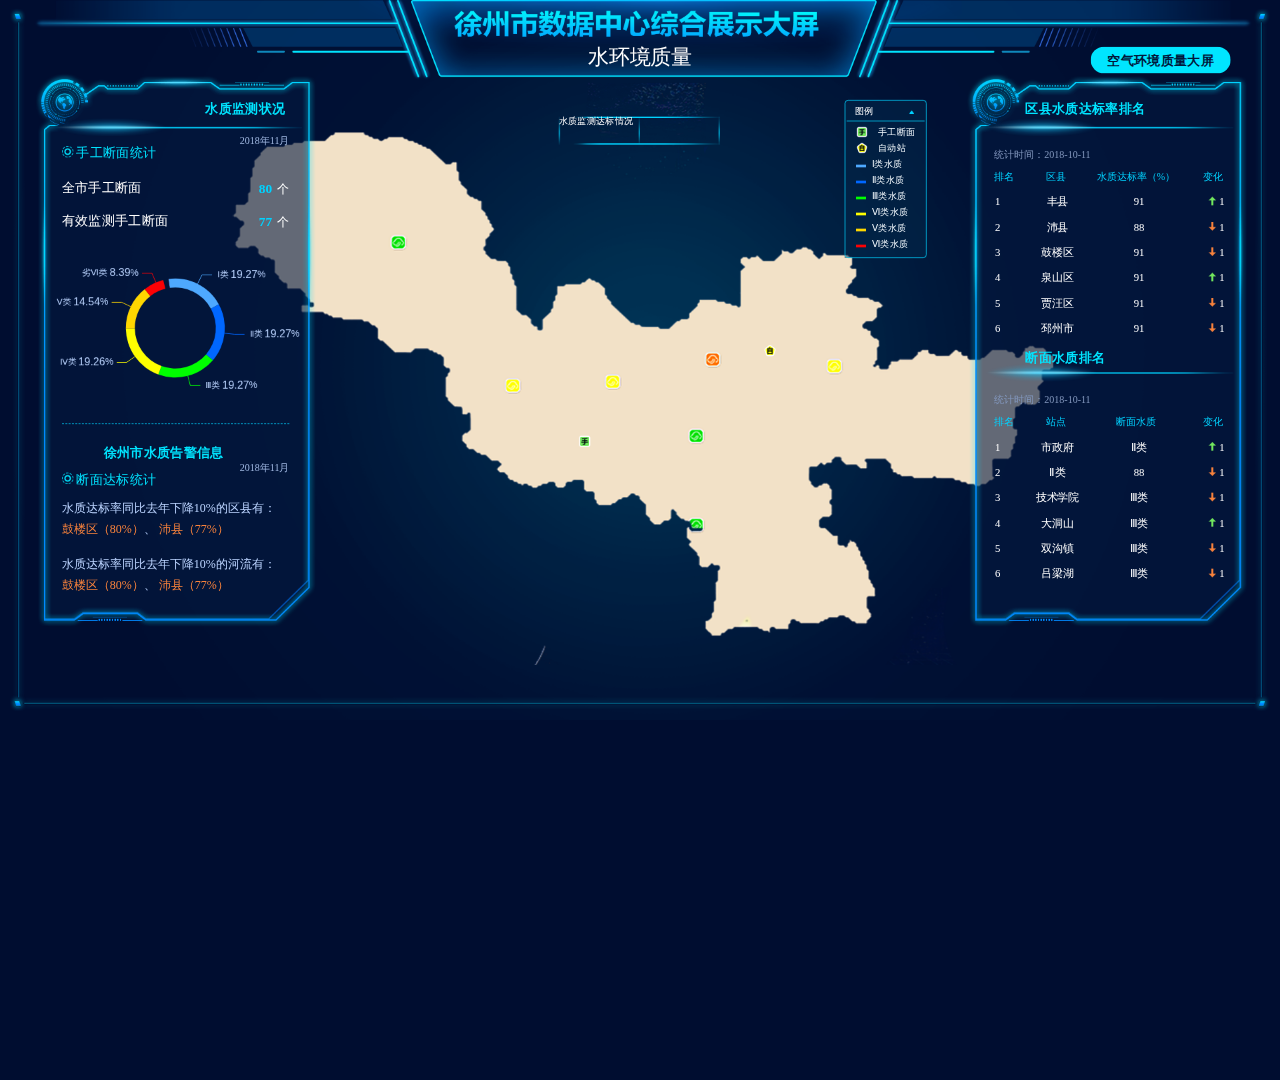
==== commit 8ce4d935: "checked success" ====
--- a/index.html
+++ b/index.html
@@ -14,6 +14,7 @@
 
 <body class="body1">
 	<script>
+		 //根据窗口大小自动缩放
 		autoFit();
 	</script>
 	<img class="BackImg" src="./img/body_back.png" alt="">
@@ -446,7 +447,7 @@
 						<li class="tabLi flex1 lineGraph">溶解氧</li>
 						<li class="tabLi flex1 lineGraph">总磷</li>
 					</ul>
-					<div class="popUpcanvasBox" id="P2comCanvas">
+					<div class="popUpcanvasBox" id="P2shouCanvas">
 					</div>
 					<div class="legend2 Popuplegend">
 						<ol class="LegendList">
--- a/css/index.css
+++ b/css/index.css
@@ -1195,18 +1195,18 @@
   width: 100%;
   height: 100%;
 }
-.RightBox2 .P6tabLi {
+.RightBox2 .GisTabLi {
   flex: 1;
   position: relative;
   font-size: .75rem;
   padding: .7rem 0;
   cursor: pointer;
 }
-.RightBox2 .P6tabLi.active {
+.RightBox2 .GisTabLi.active {
   color: #00e4ff;
   background-color: rgba(4, 46, 79, 0.5);
 }
-.RightBox2 .P6tabLi.active:before {
+.RightBox2 .GisTabLi.active:before {
   position: absolute;
   content: '';
   top: -0.45rem;
@@ -1457,26 +1457,26 @@
   display: -ms-flexbox;
   display: -webkit-flex;
 }
-.RightBox3 .P6tabLi3 {
+.RightBox3 .RankTabLi {
   position: relative;
   font-size: .75rem;
   padding: .7rem 0 0 0;
   cursor: pointer;
 }
-.RightBox3 .P6tabLi3:nth-child(1) {
+.RightBox3 .RankTabLi:nth-child(1) {
   width: 36.16%;
 }
-.RightBox3 .P6tabLi3:nth-child(2) {
+.RightBox3 .RankTabLi:nth-child(2) {
   width: 35.86%;
 }
-.RightBox3 .P6tabLi3:nth-child(3) {
+.RightBox3 .RankTabLi:nth-child(3) {
   flex: 1;
 }
-.RightBox3 .P6tabLi3.active {
+.RightBox3 .RankTabLi.active {
   color: #00e4ff;
   background-color: rgba(4, 46, 79, 0.5);
 }
-.RightBox3 .P6tabLi3.active:before {
+.RightBox3 .RankTabLi.active:before {
   position: absolute;
   content: '';
   top: 50%;
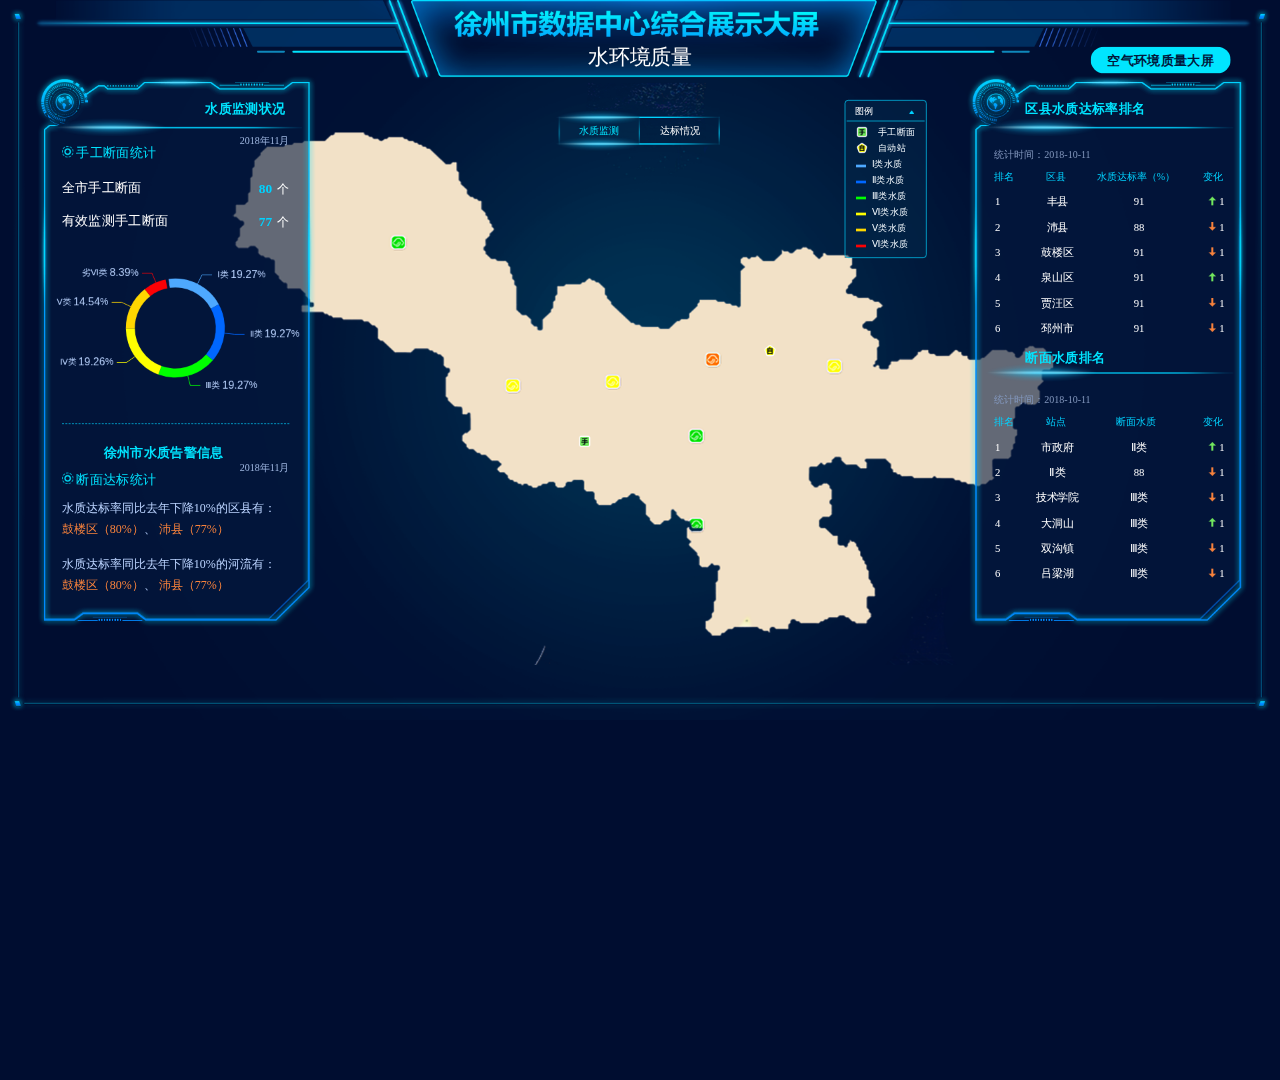
==== commit a8d5e39b: "去掉P6" ====
--- a/index.html
+++ b/index.html
@@ -130,10 +130,10 @@
 
 
 				</div>
-				<div class="RightBox2 P6RightBox show">
+				<div class="RightBox2 SkyRightBox show">
 					<div class="GisTabs flexBlock">
-						<div class="P6tabLi GisLeftTab active" data-type="WaterMonitor">水质监测</div>
-						<div class="P6tabLi GisRightTab " data-type="Compliance">达标情况</div>
+						<div class="GisTabLi GisLeftTab active" data-type="WaterMonitor">水质监测</div>
+						<div class="GisTabLi GisRightTab " data-type="Compliance">达标情况</div>
 					</div>
 				</div>
 				<div class="IndexRightSummary  show">
--- a/css/index.css
+++ b/css/index.css
@@ -92,7 +92,7 @@
   background-size: 100% 100%;
 }
 .LeftSummary,
-.P6LeftSummary,
+.SkyLeftSummary,
 .IndexLeftSummary {
   left: 1rem;
 }
@@ -794,75 +794,75 @@
   background-size: 100% 100%;
 }
 .IndexRightSummary .LeftHeaderTitle,
-.P6RightSummary2 .LeftHeaderTitle {
+.SkyRightSummary2 .LeftHeaderTitle {
   text-align: left;
   padding-left: 19%;
 }
 .IndexRightSummary .citheadTr,
-.P6RightSummary2 .citheadTr {
+.SkyRightSummary2 .citheadTr {
   height: 1.3rem;
 }
 .IndexRightSummary .citheadTr .td1,
-.P6RightSummary2 .citheadTr .td1,
+.SkyRightSummary2 .citheadTr .td1,
 .IndexRightSummary .citheadTr .td2,
-.P6RightSummary2 .citheadTr .td2,
+.SkyRightSummary2 .citheadTr .td2,
 .IndexRightSummary .citheadTr .td3,
-.P6RightSummary2 .citheadTr .td3,
+.SkyRightSummary2 .citheadTr .td3,
 .IndexRightSummary .citheadTr .td4,
-.P6RightSummary2 .citheadTr .td4 {
+.SkyRightSummary2 .citheadTr .td4 {
   color: #00d2ff;
 }
 .IndexRightSummary .citheadTr .td1,
-.P6RightSummary2 .citheadTr .td1,
+.SkyRightSummary2 .citheadTr .td1,
 .IndexRightSummary .tbodyTr .td1,
-.P6RightSummary2 .tbodyTr .td1 {
+.SkyRightSummary2 .tbodyTr .td1 {
   width: 14%;
   text-align: left;
 }
 .IndexRightSummary .citheadTr .td2,
-.P6RightSummary2 .citheadTr .td2,
+.SkyRightSummary2 .citheadTr .td2,
 .IndexRightSummary .tbodyTr .td2,
-.P6RightSummary2 .tbodyTr .td2 {
+.SkyRightSummary2 .tbodyTr .td2 {
   width: 26%;
   text-align: center;
 }
 .IndexRightSummary .citheadTr .td3,
-.P6RightSummary2 .citheadTr .td3,
+.SkyRightSummary2 .citheadTr .td3,
 .IndexRightSummary .tbodyTr .td3,
-.P6RightSummary2 .tbodyTr .td3 {
+.SkyRightSummary2 .tbodyTr .td3 {
   width: 44%;
 }
 .IndexRightSummary .citheadTr .td4,
-.P6RightSummary2 .citheadTr .td4,
+.SkyRightSummary2 .citheadTr .td4,
 .IndexRightSummary .tbodyTr .td4,
-.P6RightSummary2 .tbodyTr .td4 {
+.SkyRightSummary2 .tbodyTr .td4 {
   text-align: right!important;
   flex: 1;
 }
 .IndexRightSummary .tbodyTr .td4,
-.P6RightSummary2 .tbodyTr .td4 {
+.SkyRightSummary2 .tbodyTr .td4 {
   padding-right: .225rem;
 }
 .IndexRightSummary .tableContanier,
-.P6RightSummary2 .tableContanier {
+.SkyRightSummary2 .tableContanier {
   width: 17.5rem;
   height: 11rem;
   margin: initial;
   overflow-y: hidden;
 }
 .IndexRightSummary .SecondHeader,
-.P6RightSummary2 .SecondHeader {
+.SkyRightSummary2 .SecondHeader {
   height: 1.6rem;
   padding-top: .5rem;
 }
 .IndexRightSummary .IndexRightContent,
-.P6RightSummary2 .IndexRightContent,
-.IndexRightSummary .P6RightContent,
-.P6RightSummary2 .P6RightContent {
+.SkyRightSummary2 .IndexRightContent,
+.IndexRightSummary .SkyRightContent,
+.SkyRightSummary2 .SkyRightContent {
   padding: .6rem 1.85rem 0.5rem 2.08rem;
 }
 .IndexRightSummary .ListTitle2,
-.P6RightSummary2 .ListTitle2 {
+.SkyRightSummary2 .ListTitle2 {
   font-size: .75rem;
   line-height: .75rem;
   color: #8297bd;
@@ -996,10 +996,10 @@
 .citheadTr .theadTd:nth-child(2) {
   min-width: 24%;
 }
-.P6RightSummary2 .citheadTr .theadTd:nth-child(1) {
+.SkyRightSummary2 .citheadTr .theadTd:nth-child(1) {
   min-width: 18%;
 }
-.P6RightSummary2 .citheadTr .theadTd:nth-child(2) {
+.SkyRightSummary2 .citheadTr .theadTd:nth-child(2) {
   min-width: 20%;
 }
 .citheadTr .theadTd:nth-child(3) {
@@ -1216,9 +1216,9 @@
   background: url(../img/map_tabback_hover.png) no-repeat;
   background-size: 100% 100%;
 }
-.P6LeftSummary,
-.P6RightSummary,
-.P6RightSummary2 {
+.SkyLeftSummary,
+.SkyRightSummary,
+.SkyRightSummary2 {
   top: 0;
   position: absolute;
   width: 21.075rem;
@@ -1227,12 +1227,12 @@
   background-size: 100% 100%;
   font-size: .75rem;
 }
-.P6LeftSummary1,
-.P6LeftSummary2 {
+.SkyLeftSummary1,
+.SkyLeftSummary2 {
   display: none;
 }
-.P6LeftSummary1.show,
-.P6LeftSummary2.show {
+.SkyLeftSummary1.show,
+.SkyLeftSummary2.show {
   display: block;
 }
 .LeftHeader {
@@ -1262,20 +1262,20 @@
 .IndexLeftContent {
   padding: 0 2rem;
 }
-.P6LeftSummary .LeftHeader {
+.SkyLeftSummary .LeftHeader {
   text-align: right;
   padding-right: 2.3rem;
 }
-.P6LeftSummary .title {
+.SkyLeftSummary .title {
   font-size: .8rem;
 }
-.P6LeftSummary2 .warnBox {
+.SkyLeftSummary2 .warnBox {
   line-height: 1.2rem;
 }
-.P6RightSummary {
+.SkyRightSummary {
   right: .8rem;
 }
-.P6LeftContent {
+.SkyLeftContent {
   padding: .4rem  1.98rem 2.2rem 1.95rem;
 }
 .warnContainer {
@@ -1301,20 +1301,20 @@
 .showContentLi:nth-child(1) {
   padding: .35rem 0 0 0;
 }
-.P6CompRateBox {
+.SkyCompRateBox {
   display: inline-block;
   width: 5.45rem;
   height: 5.45rem;
   margin-right: 1.2rem;
   position: relative;
 }
-.P6imageDom {
+.SkyimageDom {
   width: 100%;
   height: 100%;
   position: absolute;
   left: 0;
 }
-.P6CompRateCanvas {
+.SkyCompRateCanvas {
   width: 100%;
   height: 100%;
 }
@@ -1323,7 +1323,7 @@
   left: 0;
   top: 0;
 }
-.P6CompRate {
+.SkyCompRate {
   height: 0.92rem;
   position: absolute;
   top: 2.26rem;
@@ -1341,11 +1341,11 @@
 .rem061 {
   font-size: .6rem;
 }
-.P6rightBox {
+.SkyrightBox {
   flex: 1;
   height: 100%;
 }
-.P6rightBox .P6rightConTitleBox {
+.SkyrightBox .SkyrightConTitleBox {
   text-align: justify;
   text-justify: inter-word;
   position: relative;
@@ -1353,16 +1353,16 @@
   height: 2.15rem;
   padding-top: .68rem;
 }
-.P6rightBox .rightConTitle {
+.SkyrightBox .rightConTitle {
   font-size: .8rem;
 }
-.P6rightBox .rightMount {
+.SkyrightBox .rightMount {
   float: right;
 }
-.P6rightBox .downItem {
+.SkyrightBox .downItem {
   color: #f7823c;
 }
-.P6rightBox .upItem {
+.SkyrightBox .upItem {
   color: #72e75e;
 }
 .secondLine .downItem {
@@ -1414,7 +1414,7 @@
   padding: .63rem 0 0 0;
   margin-bottom: .88rem;
 }
-.P6CompRateBox2 {
+.SkyCompRateBox2 {
   width: 5.3rem;
   height: 4.65rem;
   margin-top: .43rem;
@@ -1425,16 +1425,16 @@
   background: url(../img/part_air_div_ndb.png) no-repeat;
   background-size: 100% 100%;
 }
-.P6CompRate2 {
+.SkyCompRate2 {
   width: 100%;
   height: 100%;
   text-align: center;
   padding-top: 1.08rem;
 }
-.P6RightContent {
+.SkyRightContent {
   padding: .6rem 1.85rem 1.7rem 2.08rem;
 }
-.P6RightContent .ListTitle2 {
+.SkyRightContent .ListTitle2 {
   font-size: .75rem;
   line-height: .75rem;
   color: #8297bd;
@@ -1491,21 +1491,21 @@
   width: 17rem;
   margin: 0 auto;
 }
-.P6RightSummary2 .tableContanier2 {
+.SkyRightSummary2 .tableContanier2 {
   width: 17.5rem;
   height: 9.8rem;
   margin: initial;
 }
-.P6RightSummary2 .tableContanier2 .theadTr .td3 {
+.SkyRightSummary2 .tableContanier2 .theadTr .td3 {
   padding-right: .5rem;
 }
-.P6RightSummary2 .tableContanier2 .td2 {
+.SkyRightSummary2 .tableContanier2 .td2 {
   text-align: center;
 }
-.P6RightSummary2 .mCSB_inside > .mCSB_container {
+.SkyRightSummary2 .mCSB_inside > .mCSB_container {
   margin-right: 0;
 }
-.P6RightSummary2 .mCSB_scrollTools {
+.SkyRightSummary2 .mCSB_scrollTools {
   right: 0;
 }
 .table2 {
@@ -1697,20 +1697,20 @@
   background: rgba(1, 39, 76, 0.5);
   border: 0.025rem solid #3b0303;
 }
-.P6RightBox,
-.P6RightSummary1,
-.P6RightSummary2,
-.P6legendBox1,
-.P6legendBox2,
+.SkyRightBox,
+.SkyRightSummary1,
+.SkyRightSummary2,
+.SkylegendBox1,
+.SkylegendBox2,
 .goWuhan,
 .PopUpBox {
   display: none;
 }
-.P6RightBox.show,
-.P6RightSummary1.show,
-.P6RightSummary2.show,
-.P6legendBox1.show,
-.P6legendBox2.show,
+.SkyRightBox.show,
+.SkyRightSummary1.show,
+.SkyRightSummary2.show,
+.SkylegendBox1.show,
+.SkylegendBox2.show,
 .goWuhan.show,
 .PopUpBox.show {
   display: block;
@@ -1718,83 +1718,83 @@
 .citheadTr {
   margin-top: .5rem;
 }
-.P6RightSummary1 .tableContanier2 {
+.SkyRightSummary1 .tableContanier2 {
   height: 27rem;
 }
-.P6RightSummary1 .citheadTr .theadTd:last-child {
+.SkyRightSummary1 .citheadTr .theadTd:last-child {
   flex: 1;
 }
-.P6RightSummary2 {
+.SkyRightSummary2 {
   background: url(../img/air_div.png) no-repeat;
   background-size: 100% 100%;
 }
-.P6RightSummary2 .P6RightContent {
+.SkyRightSummary2 .SkyRightContent {
   padding-top: 0;
   padding-bottom: .5rem;
 }
-.P6RightSummary2 .LeftHeader {
+.SkyRightSummary2 .LeftHeader {
   padding-top: 2.3rem;
 }
-.P6RightSummary2 .LeftHeader .LeftHeaderTitle {
+.SkyRightSummary2 .LeftHeader .LeftHeaderTitle {
   text-align: left;
   padding-left: 19%;
 }
-.P6RightSummary2 .SecondHeader {
+.SkyRightSummary2 .SecondHeader {
   height: 1.4rem;
   padding-top: .5rem;
 }
-.P6RightSummary2 .SecondHeader .XuanLine {
+.SkyRightSummary2 .SecondHeader .XuanLine {
   top: -0.5rem;
 }
-.P6RightSummary2 .theadTr .td2 {
+.SkyRightSummary2 .theadTr .td2 {
   text-align: center;
 }
-.P6RightSummary2 .citheadTr .theadTd:last-child {
+.SkyRightSummary2 .citheadTr .theadTd:last-child {
   flex: 1;
 }
-.P6legendBox2 {
+.SkylegendBox2 {
   top: 34rem;
 }
-.P6legendBox2 .legend {
+.SkylegendBox2 .legend {
   padding: .5rem;
   background: rgba(1, 39, 76, 0.5);
   border-radius: .125rem;
 }
-.P6legendBox2 .LegendLi td {
+.SkylegendBox2 .LegendLi td {
   vertical-align: middle;
   height: 1rem;
   padding: 0 .3rem 0 0;
 }
-.P6legendBox2 .blueIcon {
+.SkylegendBox2 .blueIcon {
   display: inline-block;
   width: 1.15rem;
   height: 1.15rem;
 }
-.P6legendBox2 .OneLevel {
+.SkylegendBox2 .OneLevel {
   background: url(../img/u14635.png) no-repeat;
   background-size: 100% 100%;
 }
-.P6legendBox2 .TwoLevel {
+.SkylegendBox2 .TwoLevel {
   background: url(../img/u14636.png) no-repeat;
   background-size: 100% 100%;
 }
-.P6legendBox2 .ThreeLevel {
+.SkylegendBox2 .ThreeLevel {
   background: url(../img/u14637.png) no-repeat;
   background-size: 100% 100%;
 }
-.P6legendBox2 .FourLevel {
+.SkylegendBox2 .FourLevel {
   background: url(../img/u14638.png) no-repeat;
   background-size: 100% 100%;
 }
-.P6legendBox2 .FiveLevel {
+.SkylegendBox2 .FiveLevel {
   background: url(../img/u14639.png) no-repeat;
   background-size: 100% 100%;
 }
-.P6legendBox2 .SixLevel {
+.SkylegendBox2 .SixLevel {
   background: url(../img/u14634.png) no-repeat;
   background-size: 100% 100%;
 }
-.P6legendBox2 .SevenLevel {
+.SkylegendBox2 .SevenLevel {
   background: url(../img/u14640.png) no-repeat;
   background-size: 100% 100%;
 }
@@ -1971,7 +1971,7 @@
   top: -2rem;
   right: 0;
 }
-.P6PopUpBox .canvasTab .tabSpan[data-name='pm2.5'] {
+.SkyPopUpBox .canvasTab .tabSpan[data-name='pm2.5'] {
   width: 4rem;
 }
 .canvasTab.alignRight {
@@ -2014,14 +2014,14 @@
 /*************part6  blueSky  end  ******************  ***/
 /************ 有滚动条的所有div *** ***/
 .P3LeftSummary .tableContanier,
-.P6RightSummary1 .tableContanier,
-.P6RightSummary2 .tableContanier {
+.SkyRightSummary1 .tableContanier,
+.SkyRightSummary2 .tableContanier {
   width: 100%;
   overflow-y: hidden;
 }
 .P3LeftSummary .tableContanier::-webkit-scrollbar,
-.P6RightSummary1 .tableContanier::-webkit-scrollbar,
-.P6RightSummary2 .tableContanier::-webkit-scrollbar {
+.SkyRightSummary1 .tableContanier::-webkit-scrollbar,
+.SkyRightSummary2 .tableContanier::-webkit-scrollbar {
   display: none!important;
 }
 .P5scrollBox {
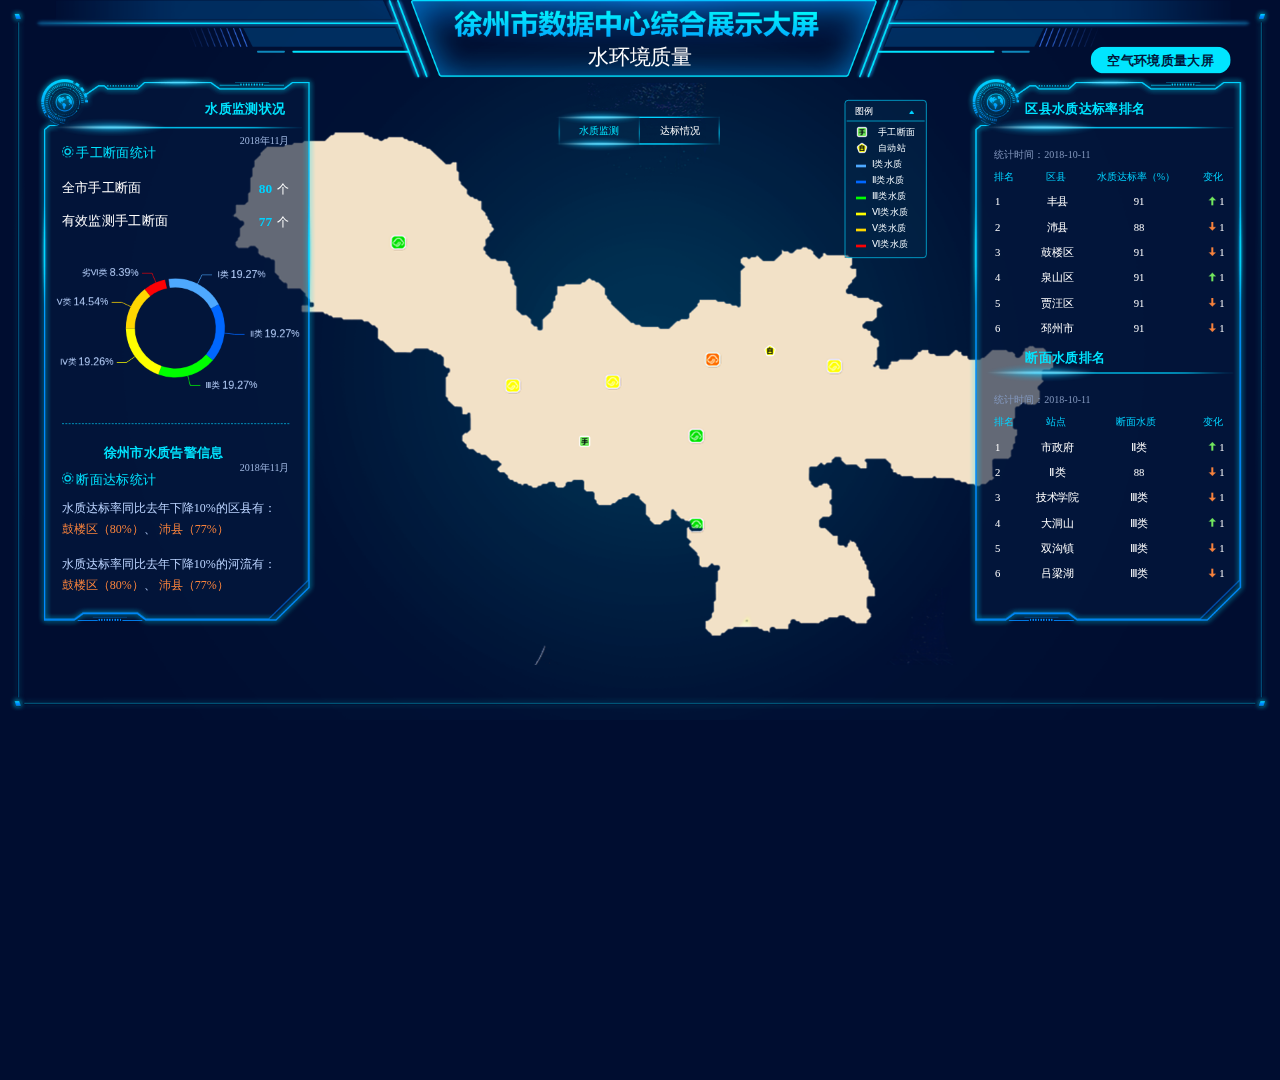
==== commit 0c6bef57: "checked success" ====
--- a/index.html
+++ b/index.html
@@ -130,7 +130,7 @@
 
 
 				</div>
-				<div class="RightBox2 SkyRightBox show">
+				<div class="RightBox2 IndexRightBox show">
 					<div class="GisTabs flexBlock">
 						<div class="GisTabLi GisLeftTab active" data-type="WaterMonitor">水质监测</div>
 						<div class="GisTabLi GisRightTab " data-type="Compliance">达标情况</div>
--- a/css/index.css
+++ b/css/index.css
@@ -43,7 +43,7 @@
   background: url(../img/map5.png) no-repeat;
   background-size: 100% 100%;
 }
-.mapWuhan {
+.MapWuhan {
   background-image: url(../img/u11849.png);
   background-size: 100% 100%;
 }
@@ -1341,11 +1341,12 @@
 .rem061 {
   font-size: .6rem;
 }
-.SkyrightBox {
+.SkyRightBox,
+.IndexRightBox {
   flex: 1;
-  height: 100%;
-}
-.SkyrightBox .SkyrightConTitleBox {
+}
+.SkyRightBox .SkyrightConTitleBox,
+.IndexRightBox .SkyrightConTitleBox {
   text-align: justify;
   text-justify: inter-word;
   position: relative;
@@ -1353,16 +1354,20 @@
   height: 2.15rem;
   padding-top: .68rem;
 }
-.SkyrightBox .rightConTitle {
+.SkyRightBox .rightConTitle,
+.IndexRightBox .rightConTitle {
   font-size: .8rem;
 }
-.SkyrightBox .rightMount {
+.SkyRightBox .rightMount,
+.IndexRightBox .rightMount {
   float: right;
 }
-.SkyrightBox .downItem {
+.SkyRightBox .downItem,
+.IndexRightBox .downItem {
   color: #f7823c;
 }
-.SkyrightBox .upItem {
+.SkyRightBox .upItem,
+.IndexRightBox .upItem {
   color: #72e75e;
 }
 .secondLine .downItem {
@@ -1611,7 +1616,7 @@
 .legendBox2 {
   right: 24.875rem;
 }
-.goodWeatherCanvas {
+.GoodWeatherCanvas {
   position: relative;
   width: 17.2rem;
   height: 11.1rem;
@@ -1687,7 +1692,7 @@
 .LegendLi2 + .LegendLi2 {
   margin-left: .5rem;
 }
-.goWuhan {
+.GoWuhan {
   width: 6rem;
   height: 2rem;
   position: relative;
@@ -1702,7 +1707,7 @@
 .SkyRightSummary2,
 .SkylegendBox1,
 .SkylegendBox2,
-.goWuhan,
+.GoWuhan,
 .PopUpBox {
   display: none;
 }
@@ -1711,7 +1716,7 @@
 .SkyRightSummary2.show,
 .SkylegendBox1.show,
 .SkylegendBox2.show,
-.goWuhan.show,
+.GoWuhan.show,
 .PopUpBox.show {
   display: block;
 }
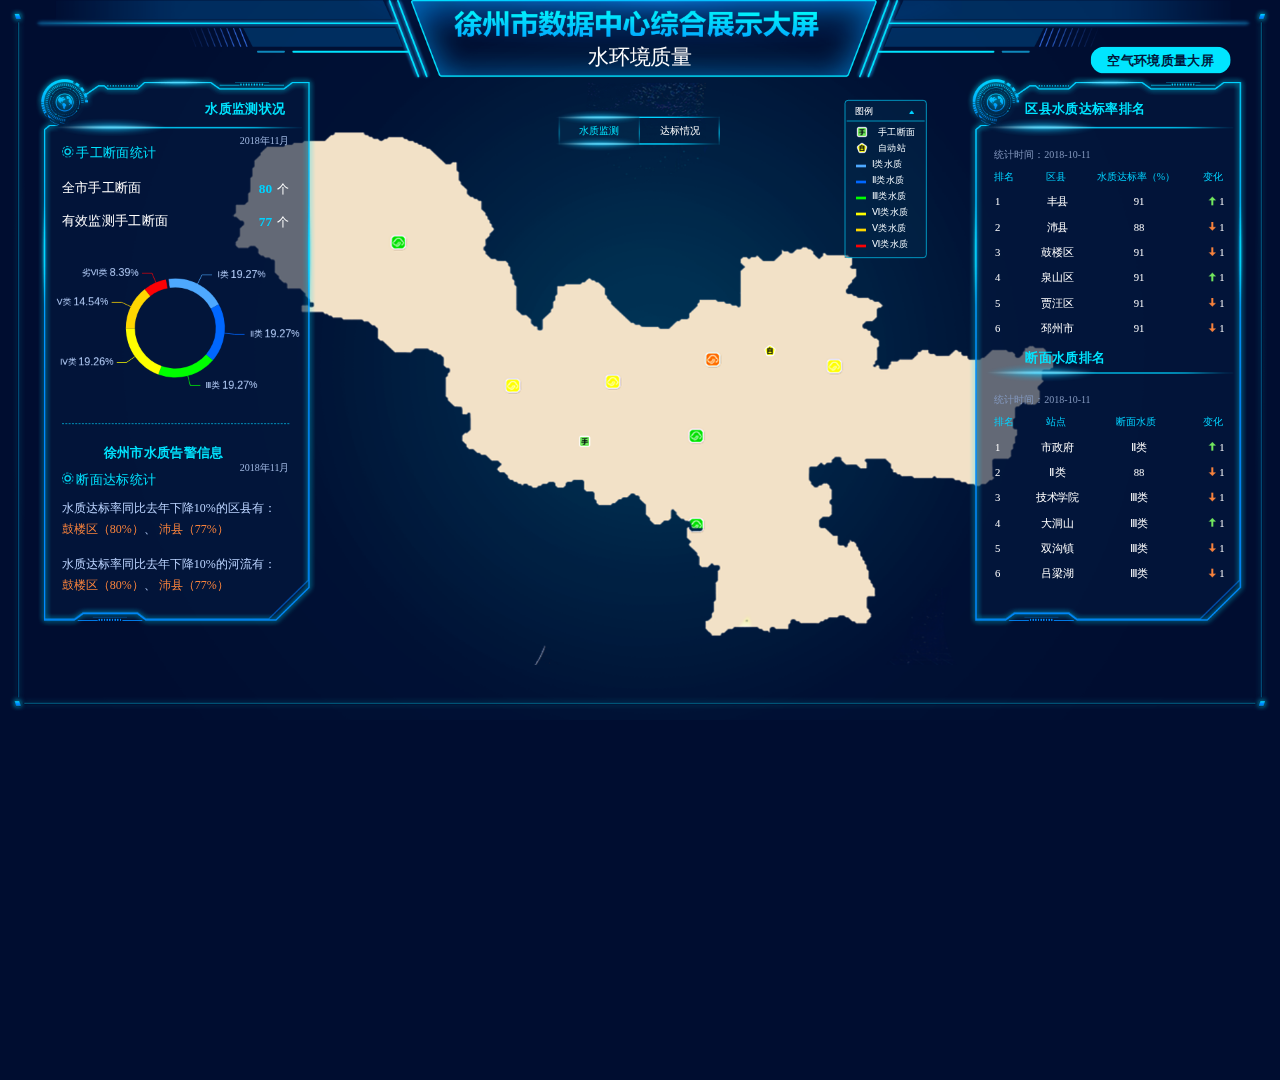
==== commit 152cfd90: "代码添加规范化" ====
--- a/index.html
+++ b/index.html
@@ -14,8 +14,10 @@
 
 <body class="body1">
 	<script>
-		 //根据窗口大小自动缩放
-		autoFit();
+		//根据窗口大小自动缩放
+		$(function(){
+			autoFit();
+		})
 	</script>
 	<img class="BackImg" src="./img/body_back.png" alt="">
 	<div class="contanier ">
@@ -49,7 +51,7 @@
 				<div class="IndexLeftSummary ">
 
 					<div class="LeftHeader ">
-						<p class="LeftHeaderTitle js_title">水质监测状况</p>
+						<p class="LeftHeaderTitle LeftSummaryTitle">水质监测状况</p>
 					</div>
 					<div class="XuanLine"></div>
 					<div class="IndexLeftContent">
@@ -131,7 +133,7 @@
 
 				</div>
 				<div class="RightBox2 IndexRightBox show">
-					<div class="GisTabs flexBlock">
+					<div class="GisTabs FlexBlock">
 						<div class="GisTabLi GisLeftTab active" data-type="WaterMonitor">水质监测</div>
 						<div class="GisTabLi GisRightTab " data-type="Compliance">达标情况</div>
 					</div>
@@ -143,7 +145,7 @@
 					<div class="XuanLine"></div>
 					<div class="IndexRightContent">
 						<p class="ListTitle2">统计时间：2018-10-11</p>
-						<div class="citheadTr flexBlock ">
+						<div class="citheadTr FlexBlock ">
 							<div class="td1">排名</div>
 							<div class="td2">区县</div>
 							<div class="td3">
@@ -221,7 +223,7 @@
 					<div class="XuanLine"></div>
 					<div class="IndexRightContent">
 						<p class="ListTitle2">统计时间：2018-10-11</p>
-						<div class="citheadTr flexBlock ">
+						<div class="citheadTr FlexBlock ">
 							<div class="td1">排名</div>
 							<div class="td2">站点</div>
 							<div class="td3">
@@ -294,8 +296,8 @@
 						</div>
 					</div>
 				</div>
-				<div class="RightBoxCon P2RightBoxCon">
-					<table class="RightBox P2RightBox">
+				<div class="RightBoxCon IndexRightBoxCon">
+					<table class="RightBox IndexRightBox">
 						<thead class="LegendHeader ">
 							<tr>
 								<td colspan="2" class="titleTd">图例
@@ -391,7 +393,7 @@
 					</table>
 				</div>
                 <!-- 页面跳转  -->
-				<div class="LoginDiv floatRight">
+				<div class="LoginDiv FloatRight">
 					<a href="BlueSky.html" class="linkA" target="_blank">
 						<p class="LoginText">空气环境质量大屏</p>
 					</a>
@@ -401,19 +403,19 @@
 
 		
 		<!-- 弹窗1 纱帽 start -->
-		<div class="PopUpBox  P2PopUpBox PopUpBoxShou" id="PopUpBoxShou">
+		<div class="PopUpBox  IndexPopUpBox PopUpBoxShou" id="PopUpBoxShou">
 			<div class="PopUpHeader">
 				<div class="PaddingContent">
 					<h3>蔺家坝</h3>
-					<span class="inlineBlock PopUpclose"></span>
+					<span class="InlineBlock PopUpclose"></span>
 				</div>
 			</div>
 			<!-- PopUpHeader end-->
 			<div class="PopUpContent">
 				<div class="PaddingContent">
 					<p class="ListTitle ">检测时间：2018-10</p>
-					<div class="flexBlock levelContainer">
-						<div class="inlineBlock  levelBox sixLevel">
+					<div class="FlexBlock levelContainer">
+						<div class="InlineBlock  levelBox sixLevel">
 							<!-- 根据等级样式为 Ⅰ类对应样式为 oneLevel twoLevel  ...-->
 							<div class="insideBox">
 								劣Ⅵ
@@ -421,7 +423,7 @@
 						</div>
 						<div class="KeyContent flex1">
 							<div class="ContentList">
-								<div class="ContentLi flexBlock">
+								<div class="ContentLi FlexBlock">
 									<div class="LeftRow flex1">所属流域：
 										<span class="LeftRowValue"> 淮河</span>
 									</div>
@@ -429,7 +431,7 @@
 										<span class="LeftRowValue"> 徐州市-沛县</span>
 									</div>
 								</div>
-								<div class="ContentLi flexBlock">
+								<div class="ContentLi FlexBlock">
 									<div class="LeftRow flex1">控制级别：
 										<span class="LeftRowValue"> 国控</span>
 									</div>
@@ -440,7 +442,7 @@
 							</div>
 						</div>
 					</div>
-					<ul class="canvasTab flexBlock">
+					<ul class="canvasTab FlexBlock">
 						<li class="tabLi flex1 lineGraph active">氨氮</li>
 						<li class="tabLi longerText lineGraph ">高锰酸钾指数</li>
 						<li class="tabLi longerText lineGraph ">化学需氧量</li>
@@ -481,7 +483,7 @@
 				<div class="PaddingContent">
 					<div class="hrefDiv">
 						<a href="#" target="_blank">查看详情
-							<span class="inlineBlock rightArrow"></span>
+							<span class="InlineBlock rightArrow"></span>
 						</a>
 					</div>
 				</div>
@@ -490,34 +492,34 @@
 		</div>
 		<!-- 弹窗1 纱帽 end -->
 		<!-- 弹窗1 自动站 start -->
-		<div class="PopUpBox  P2PopUpBox PopUpBoxZi" id="PopUpBoxZi">
+		<div class="PopUpBox  IndexPopUpBox PopUpBoxZi" id="PopUpBoxZi">
 			<div class="PopUpHeader">
 				<div class="PaddingContent">
 					<h3>和平桥水站</h3>
-					<span class="inlineBlock PopUpclose"></span>
+					<span class="InlineBlock PopUpclose"></span>
 				</div>
 			</div>
 			<!-- PopUpHeader end-->
 			<div class="PopUpContent">
 				<div class="PaddingContent">
-					<p class="ListTitle floatLeft">统计时间：2018-10-11 12:00</p>
-					<p class="ListTitle floatRight">数据来源：江苏省监测中心</p>
+					<p class="ListTitle FloatLeft">统计时间：2018-10-11 12:00</p>
+					<p class="ListTitle FloatRight">数据来源：江苏省监测中心</p>
 					<div class="clear"></div>
 					<div class="KeyContent">
 						<div class="ContentList">
-							<div class="ContentLi flexBlock">
+							<div class="ContentLi FlexBlock">
 								<div class="LeftRow flex1">所属流域：
 									<span class="LeftRowValue">淮河</span>
 								</div>
-								<div class="rightRow flex1">所属区域：
+								<div class="RightRow flex1">所属区域：
 									<span class="LeftRowValue">徐州市-沛县</span>
 								</div>
 							</div>
-							<div class="ContentLi flexBlock">
+							<div class="ContentLi FlexBlock">
 								<div class="LeftRow flex1">控制级别：
 									<span class="LeftRowValue"> 国控</span>
 								</div>
-								<div class="rightRow flex1">水质类别：
+								<div class="RightRow flex1">水质类别：
 									<span class="LeftRowValue"> 劣Ⅵ类</span>
 								</div>
 
@@ -526,32 +528,32 @@
 								<div class="SplitLine"></div>
 							</div>
 
-							<div class="ContentLi flexBlock">
+							<div class="ContentLi FlexBlock">
 								<div class="LeftRow flex1">氨氮：
 									<span class="LeftRowValue"> 2mg/L</span>
 								</div>
-								<div class="centerRow " style="flex: initial;">高锰酸钾指数：
+								<div class="CenterRow " style="flex: initial;">高锰酸钾指数：
 									<span class="LeftRowValue"> 5mg/L</span>
 								</div>
-								<div class="rightRow flex1">总磷：
+								<div class="RightRow flex1">总磷：
 									<span class="LeftRowValue">5mg/L</span>
 								</div>
 							</div>
 						</div>
 					</div>
-					<ul class="canvasTab flexBlock">
+					<ul class="canvasTab FlexBlock">
 						<li class="tabLi flex1 lineGraph active">氨氮</li>
 						<li class="tabLi longerText lineGraph ">高锰酸钾指数</li>
 						<li class="tabLi flex1 lineGraph">总磷</li>
 					</ul>
-					<div class="timeTab">
-						<div class="timeTypeBox flexBlock">
-							<div class="timeTypeSpan active flex1" data-name="hour">小时</div>
-							<div class="timeTypeSpan flex1" data-name="date">日</div>
-						</div>
-					</div>
-
-					<div class="popUpcanvasBox" id="P2ziCanvas">
+					<div class=" TimeTab FloatRight">
+						<div class="TimeTypeBox FlexBlock">
+							<div class="TimeTypeSpan active flex1" data-name="hour">小时</div>
+							<div class="TimeTypeSpan flex1" data-name="date">日</div>
+						</div>
+					</div>
+
+					<div class="popUpcanvasBox" id="ziCanvas">
 					</div>
 					<div class="legend2 Popuplegend">
 						<ol class="LegendList">
@@ -576,7 +578,7 @@
 				<div class="PaddingContent">
 					<div class="hrefDiv">
 						<a href="#" target="_blank">查看详情
-							<span class="inlineBlock rightArrow"></span>
+							<span class="InlineBlock rightArrow"></span>
 						</a>
 					</div>
 				</div>
@@ -593,29 +595,10 @@
 
 	<script>
 	</script>
-	<!-- <table class="legendBar">
-		<tr class="firstTr">
-			<td class="RemarkName2 ">Ⅰ类</td>
-			<td class="RemarkName2">Ⅱ类</td>
-			<td class="RemarkName2">Ⅲ类</td>
-			<td class="RemarkName2">Ⅳ类</td>
-			<td class="RemarkName2">Ⅴ类</td>
-			<td class="RemarkName2">劣Ⅵ类</td>
-		</tr>
-		<tr class="secondTr">
-			<td class="OneLevel"></td>
-			<td class="TwoLevel"></td>
-			<td class="ThreeLevel"></td>
-			<td class="FourLevel"></td>
-			<td class="FiveLevel"></td>
-			<td class="SixLevel"></td>
-
-		</tr>
-	</table> -->
+	
 </body>
-<!-- <script src="./js/jquery.min.js"></script> -->
 <script src="./js/echarts.min.js"></script>
-<!-- <script src="./js/main.js"></script> -->
+
 <script src="./js/index.js"></script>
 
 </html>--- a/css/common.css
+++ b/css/common.css
@@ -59,7 +59,7 @@
 table{
 	border-collapse: collapse;
 }
-.flexBlock{
+.FlexBlock{
 	display: flex;
 	display: -webkit-box; 
    display: -moz-box;  
@@ -69,19 +69,19 @@
 .flex1{
    flex: 1
 }
-.inlineBlock{
+.InlineBlock{
 	display: inline-block;
 }
 .clear{
 	clear: both;
 }
-.floatLeft{
+.FloatLeft{
 	float: left;
 }
-.floatRight{
+.FloatRight{
 	float: right;
 }
-.alignRight{
+.AlignRight{
 	text-align: right!important;
 }
 
--- a/css/index.css
+++ b/css/index.css
@@ -162,8 +162,8 @@
   text-align: left;
 }
 .ContentLi .LeftRow,
-.ContentLi .centerRow,
-.ContentLi .rightRow {
+.ContentLi .CenterRow,
+.ContentLi .RightRow {
   color: #cfdcfd;
 }
 .ContentLi .LeftRowValue {
@@ -272,7 +272,7 @@
   vertical-align: middle;
   text-align: center;
 }
-.P2RightBox {
+.IndexRightBox {
   margin-top: 0;
 }
 .IconListBox {
@@ -456,7 +456,7 @@
   font-size: 0.9rem;
   padding: .75rem 0;
 }
-.P2RightBox .IconListBox {
+.IndexRightBox .IconListBox {
   margin-top: 0;
 }
 .legendBox {
@@ -522,28 +522,28 @@
 .SixLevel {
   background-color: #fc0105;
 }
-.P2PopUpBox .Popuplegend .LegendLi2 + .LegendLi2 {
+.IndexPopUpBox .Popuplegend .LegendLi2 + .LegendLi2 {
   margin-left: 1.2rem;
 }
-.P2PopUpBox .Popuplegend .OneLevel {
+.IndexPopUpBox .Popuplegend .OneLevel {
   background-color: #fd4800;
 }
-.P2PopUpBox .Popuplegend .TwoLevel {
+.IndexPopUpBox .Popuplegend .TwoLevel {
   background-color: #f1ec3f;
 }
-.P2PopUpBox .Popuplegend .ThreeLevel {
+.IndexPopUpBox .Popuplegend .ThreeLevel {
   background-color: #72e75e;
 }
-.P2PopUpBox .Popuplegend .FourLevel {
+.IndexPopUpBox .Popuplegend .FourLevel {
   background-color: #0067ff;
 }
-.P2PopUpBox .Popuplegend .FiveLevel {
+.IndexPopUpBox .Popuplegend .FiveLevel {
   background-color: #ff00cc;
 }
-.P2PopUpBox .SplitLineBox {
+.IndexPopUpBox .SplitLineBox {
   padding: 0 .8rem;
 }
-.P2PopUpBox .SplitLine {
+.IndexPopUpBox .SplitLine {
   margin: .3rem 0 .4rem 0;
   border-bottom: .025rem dashed #0f5a6d;
 }
@@ -625,14 +625,14 @@
   padding-left: 0;
   padding-right: 0;
 }
-.timeTypeBox {
+.TimeTypeBox {
   float: right;
   text-align: center;
   width: 4.53rem;
   height: 1.3rem;
   line-height: 1.3rem;
 }
-.timeTypeBox .timeTypeSpan {
+.TimeTypeBox .TimeTypeSpan {
   width: 50%;
   height: 100%;
   line-height: 1.1rem;
@@ -642,14 +642,14 @@
   border: .025rem solid #00d1eb;
   cursor: pointer;
 }
-.timeTypeBox .timeTypeSpan:first-child {
+.TimeTypeBox .TimeTypeSpan:first-child {
   border-radius: .2rem 0 0 .2rem;
 }
-.timeTypeBox .timeTypeSpan:last-child {
+.TimeTypeBox .TimeTypeSpan:last-child {
   border-radius: 0  .2rem .2rem 0;
   border-left: none;
 }
-.timeTypeBox .timeTypeSpan.active {
+.TimeTypeBox .TimeTypeSpan.active {
   background: #00d1eb;
   color: #030d2b;
 }
@@ -659,7 +659,7 @@
   display: block;
   margin-top: -0.5rem;
 }
-.PopUpBox_zi .timeTypeBox .timeTypeSpan {
+.PopUpBox_zi .TimeTypeBox .TimeTypeSpan {
   line-height: 1.2rem;
 }
 .InfoListContent {
@@ -776,7 +776,7 @@
   margin: .5rem auto;
   width: 82%;
 }
-.P2RightBoxCon {
+.IndexRightBoxCon {
   top: 2rem;
 }
 .changeTable .upIcon,
@@ -794,75 +794,75 @@
   background-size: 100% 100%;
 }
 .IndexRightSummary .LeftHeaderTitle,
-.SkyRightSummary2 .LeftHeaderTitle {
+.SkyRightSummaryTwo .LeftHeaderTitle {
   text-align: left;
   padding-left: 19%;
 }
 .IndexRightSummary .citheadTr,
-.SkyRightSummary2 .citheadTr {
+.SkyRightSummaryTwo .citheadTr {
   height: 1.3rem;
 }
 .IndexRightSummary .citheadTr .td1,
-.SkyRightSummary2 .citheadTr .td1,
+.SkyRightSummaryTwo .citheadTr .td1,
 .IndexRightSummary .citheadTr .td2,
-.SkyRightSummary2 .citheadTr .td2,
+.SkyRightSummaryTwo .citheadTr .td2,
 .IndexRightSummary .citheadTr .td3,
-.SkyRightSummary2 .citheadTr .td3,
+.SkyRightSummaryTwo .citheadTr .td3,
 .IndexRightSummary .citheadTr .td4,
-.SkyRightSummary2 .citheadTr .td4 {
+.SkyRightSummaryTwo .citheadTr .td4 {
   color: #00d2ff;
 }
 .IndexRightSummary .citheadTr .td1,
-.SkyRightSummary2 .citheadTr .td1,
+.SkyRightSummaryTwo .citheadTr .td1,
 .IndexRightSummary .tbodyTr .td1,
-.SkyRightSummary2 .tbodyTr .td1 {
+.SkyRightSummaryTwo .tbodyTr .td1 {
   width: 14%;
   text-align: left;
 }
 .IndexRightSummary .citheadTr .td2,
-.SkyRightSummary2 .citheadTr .td2,
+.SkyRightSummaryTwo .citheadTr .td2,
 .IndexRightSummary .tbodyTr .td2,
-.SkyRightSummary2 .tbodyTr .td2 {
+.SkyRightSummaryTwo .tbodyTr .td2 {
   width: 26%;
   text-align: center;
 }
 .IndexRightSummary .citheadTr .td3,
-.SkyRightSummary2 .citheadTr .td3,
+.SkyRightSummaryTwo .citheadTr .td3,
 .IndexRightSummary .tbodyTr .td3,
-.SkyRightSummary2 .tbodyTr .td3 {
+.SkyRightSummaryTwo .tbodyTr .td3 {
   width: 44%;
 }
 .IndexRightSummary .citheadTr .td4,
-.SkyRightSummary2 .citheadTr .td4,
+.SkyRightSummaryTwo .citheadTr .td4,
 .IndexRightSummary .tbodyTr .td4,
-.SkyRightSummary2 .tbodyTr .td4 {
+.SkyRightSummaryTwo .tbodyTr .td4 {
   text-align: right!important;
   flex: 1;
 }
 .IndexRightSummary .tbodyTr .td4,
-.SkyRightSummary2 .tbodyTr .td4 {
+.SkyRightSummaryTwo .tbodyTr .td4 {
   padding-right: .225rem;
 }
 .IndexRightSummary .tableContanier,
-.SkyRightSummary2 .tableContanier {
+.SkyRightSummaryTwo .tableContanier {
   width: 17.5rem;
   height: 11rem;
   margin: initial;
   overflow-y: hidden;
 }
 .IndexRightSummary .SecondHeader,
-.SkyRightSummary2 .SecondHeader {
+.SkyRightSummaryTwo .SecondHeader {
   height: 1.6rem;
   padding-top: .5rem;
 }
 .IndexRightSummary .IndexRightContent,
-.SkyRightSummary2 .IndexRightContent,
+.SkyRightSummaryTwo .IndexRightContent,
 .IndexRightSummary .SkyRightContent,
-.SkyRightSummary2 .SkyRightContent {
+.SkyRightSummaryTwo .SkyRightContent {
   padding: .6rem 1.85rem 0.5rem 2.08rem;
 }
 .IndexRightSummary .ListTitle2,
-.SkyRightSummary2 .ListTitle2 {
+.SkyRightSummaryTwo .ListTitle2 {
   font-size: .75rem;
   line-height: .75rem;
   color: #8297bd;
@@ -871,18 +871,6 @@
 }
 /*************part2  part  end  ******************  ***/
 /*************part3  part  end  ******************  ***/
-.P3LeftSummary {
-  width: 21.225rem;
-  height: 39.5rem;
-  background: url(../img/part_air_div.png) no-repeat;
-  background-size: 100% 100%;
-}
-.P3LeftSummary .tableContanier1 {
-  height: 12.5rem;
-}
-.P3LeftContent {
-  padding: .65rem  2rem 0.8rem 2rem;
-}
 .showContent {
   height: 7.5rem;
   margin-bottom: 0.6rem;
@@ -996,10 +984,10 @@
 .citheadTr .theadTd:nth-child(2) {
   min-width: 24%;
 }
-.SkyRightSummary2 .citheadTr .theadTd:nth-child(1) {
+.SkyRightSummaryTwo .citheadTr .theadTd:nth-child(1) {
   min-width: 18%;
 }
-.SkyRightSummary2 .citheadTr .theadTd:nth-child(2) {
+.SkyRightSummaryTwo .citheadTr .theadTd:nth-child(2) {
   min-width: 20%;
 }
 .citheadTr .theadTd:nth-child(3) {
@@ -1011,30 +999,6 @@
 }
 .citheadTr .theadTd:last-child {
   text-align: right;
-}
-.P3LeftSummary .tableContanier .tbodyTr td:nth-child(1) {
-  min-width: 20%;
-}
-.P3LeftSummary .tableContanier .tbodyTr td:nth-child(2) {
-  min-width: 24%;
-}
-.P3LeftSummary .tableContanier .tbodyTr td:nth-child(3) {
-  min-width: 36%;
-}
-.P3LeftSummary .tableContanier .tbodyTr td:nth-child(4) {
-  flex: 1;
-}
-.P3LeftSummary .tableContanier .tbodyTr td:last-child {
-  text-align: center!important;
-}
-.P3LeftSummary .table td:nth-child(1) {
-  width: 20%;
-}
-.P3LeftSummary .table td:nth-child(2) {
-  width: 24%;
-}
-.P3LeftSummary .table td:nth-child(3) {
-  width: 36%;
 }
 .table {
   min-width: 100%;
@@ -1218,7 +1182,7 @@
 }
 .SkyLeftSummary,
 .SkyRightSummary,
-.SkyRightSummary2 {
+.SkyRightSummaryTwo {
   top: 0;
   position: absolute;
   width: 21.075rem;
@@ -1496,21 +1460,21 @@
   width: 17rem;
   margin: 0 auto;
 }
-.SkyRightSummary2 .tableContanier2 {
+.SkyRightSummaryTwo .tableContanier2 {
   width: 17.5rem;
   height: 9.8rem;
   margin: initial;
 }
-.SkyRightSummary2 .tableContanier2 .theadTr .td3 {
+.SkyRightSummaryTwo .tableContanier2 .theadTr .td3 {
   padding-right: .5rem;
 }
-.SkyRightSummary2 .tableContanier2 .td2 {
+.SkyRightSummaryTwo .tableContanier2 .td2 {
   text-align: center;
 }
-.SkyRightSummary2 .mCSB_inside > .mCSB_container {
+.SkyRightSummaryTwo .mCSB_inside > .mCSB_container {
   margin-right: 0;
 }
-.SkyRightSummary2 .mCSB_scrollTools {
+.SkyRightSummaryTwo .mCSB_scrollTools {
   right: 0;
 }
 .table2 {
@@ -1645,7 +1609,7 @@
   height: 1.55rem;
   text-align: center;
 }
-.navTab .navLi {
+.navTab .NavLi {
   line-height: 1.3rem;
   color: #cedffe;
   background: #01163b;
@@ -1654,22 +1618,22 @@
   height: 1.5rem;
   float: left;
 }
-.navTab .navLi:first-child {
+.navTab .NavLi:first-child {
   border: 1px solid #00bdff;
   border-right: none;
   border-radius: 8px 0 0 8px;
   border-radius: 0.3rem 0 0 0.3rem;
 }
-.navTab .navLi:last-child {
+.navTab .NavLi:last-child {
   border: 1px solid #00bdff;
   border-radius: 0 8px 8px 0;
   border-radius: 0 0.3rem 0.3rem 0;
 }
-.navTab .navLi.active {
+.navTab .NavLi.active {
   background: #00e5ff;
   color: #01163b;
 }
-.navTab .navLi + .navLi {
+.navTab .NavLi + .NavLi {
   border-left: 1px solid #00bdff;
 }
 .LegendLi2 {
@@ -1702,18 +1666,14 @@
   background: rgba(1, 39, 76, 0.5);
   border: 0.025rem solid #3b0303;
 }
-.SkyRightBox,
-.SkyRightSummary1,
-.SkyRightSummary2,
+.SkyRightSummaryTwo,
 .SkylegendBox1,
 .SkylegendBox2,
 .GoWuhan,
 .PopUpBox {
   display: none;
 }
-.SkyRightBox.show,
-.SkyRightSummary1.show,
-.SkyRightSummary2.show,
+.SkyRightSummaryTwo.show,
 .SkylegendBox1.show,
 .SkylegendBox2.show,
 .GoWuhan.show,
@@ -1723,38 +1683,32 @@
 .citheadTr {
   margin-top: .5rem;
 }
-.SkyRightSummary1 .tableContanier2 {
-  height: 27rem;
-}
-.SkyRightSummary1 .citheadTr .theadTd:last-child {
-  flex: 1;
-}
-.SkyRightSummary2 {
+.SkyRightSummaryTwo {
   background: url(../img/air_div.png) no-repeat;
   background-size: 100% 100%;
 }
-.SkyRightSummary2 .SkyRightContent {
+.SkyRightSummaryTwo .SkyRightContent {
   padding-top: 0;
   padding-bottom: .5rem;
 }
-.SkyRightSummary2 .LeftHeader {
+.SkyRightSummaryTwo .LeftHeader {
   padding-top: 2.3rem;
 }
-.SkyRightSummary2 .LeftHeader .LeftHeaderTitle {
+.SkyRightSummaryTwo .LeftHeader .LeftHeaderTitle {
   text-align: left;
   padding-left: 19%;
 }
-.SkyRightSummary2 .SecondHeader {
+.SkyRightSummaryTwo .SecondHeader {
   height: 1.4rem;
   padding-top: .5rem;
 }
-.SkyRightSummary2 .SecondHeader .XuanLine {
+.SkyRightSummaryTwo .SecondHeader .XuanLine {
   top: -0.5rem;
 }
-.SkyRightSummary2 .theadTr .td2 {
+.SkyRightSummaryTwo .theadTr .td2 {
   text-align: center;
 }
-.SkyRightSummary2 .citheadTr .theadTd:last-child {
+.SkyRightSummaryTwo .citheadTr .theadTd:last-child {
   flex: 1;
 }
 .SkylegendBox2 {
@@ -1885,8 +1839,8 @@
   padding-right: .8rem;
 }
 .KeyContent .LeftRow,
-.KeyContent .rightRow,
-.KeyContent .centerRow {
+.KeyContent .RightRow,
+.KeyContent .CenterRow {
   font-size: .75rem;
   line-height: 1.45rem;
   height: 1.45rem;
@@ -1894,10 +1848,10 @@
 .KeyContent .LeftRow {
   text-align: left;
 }
-.KeyContent .centerRow {
+.KeyContent .CenterRow {
   text-align: center;
 }
-.KeyContent .rightRow {
+.KeyContent .RightRow {
   text-align: right;
 }
 .keyContent1 {
@@ -1968,12 +1922,12 @@
   background: #00e5ff;
   color: #0f0920;
 }
-.timeTab {
-  position: relative;
-}
-.timeTab .timeTypeBox {
-  position: absolute;
-  top: -2rem;
+.TimeTab {
+  position: relative;
+}
+.TimeTab .TimeTypeBox {
+  position: absolute;
+  top: 18px;
   right: 0;
 }
 .SkyPopUpBox .canvasTab .tabSpan[data-name='pm2.5'] {
@@ -2018,15 +1972,11 @@
 }
 /*************part6  blueSky  end  ******************  ***/
 /************ 有滚动条的所有div *** ***/
-.P3LeftSummary .tableContanier,
-.SkyRightSummary1 .tableContanier,
-.SkyRightSummary2 .tableContanier {
+.SkyRightSummaryTwo .tableContanier {
   width: 100%;
   overflow-y: hidden;
 }
-.P3LeftSummary .tableContanier::-webkit-scrollbar,
-.SkyRightSummary1 .tableContanier::-webkit-scrollbar,
-.SkyRightSummary2 .tableContanier::-webkit-scrollbar {
+.SkyRightSummaryTwo .tableContanier::-webkit-scrollbar {
   display: none!important;
 }
 .P5scrollBox {
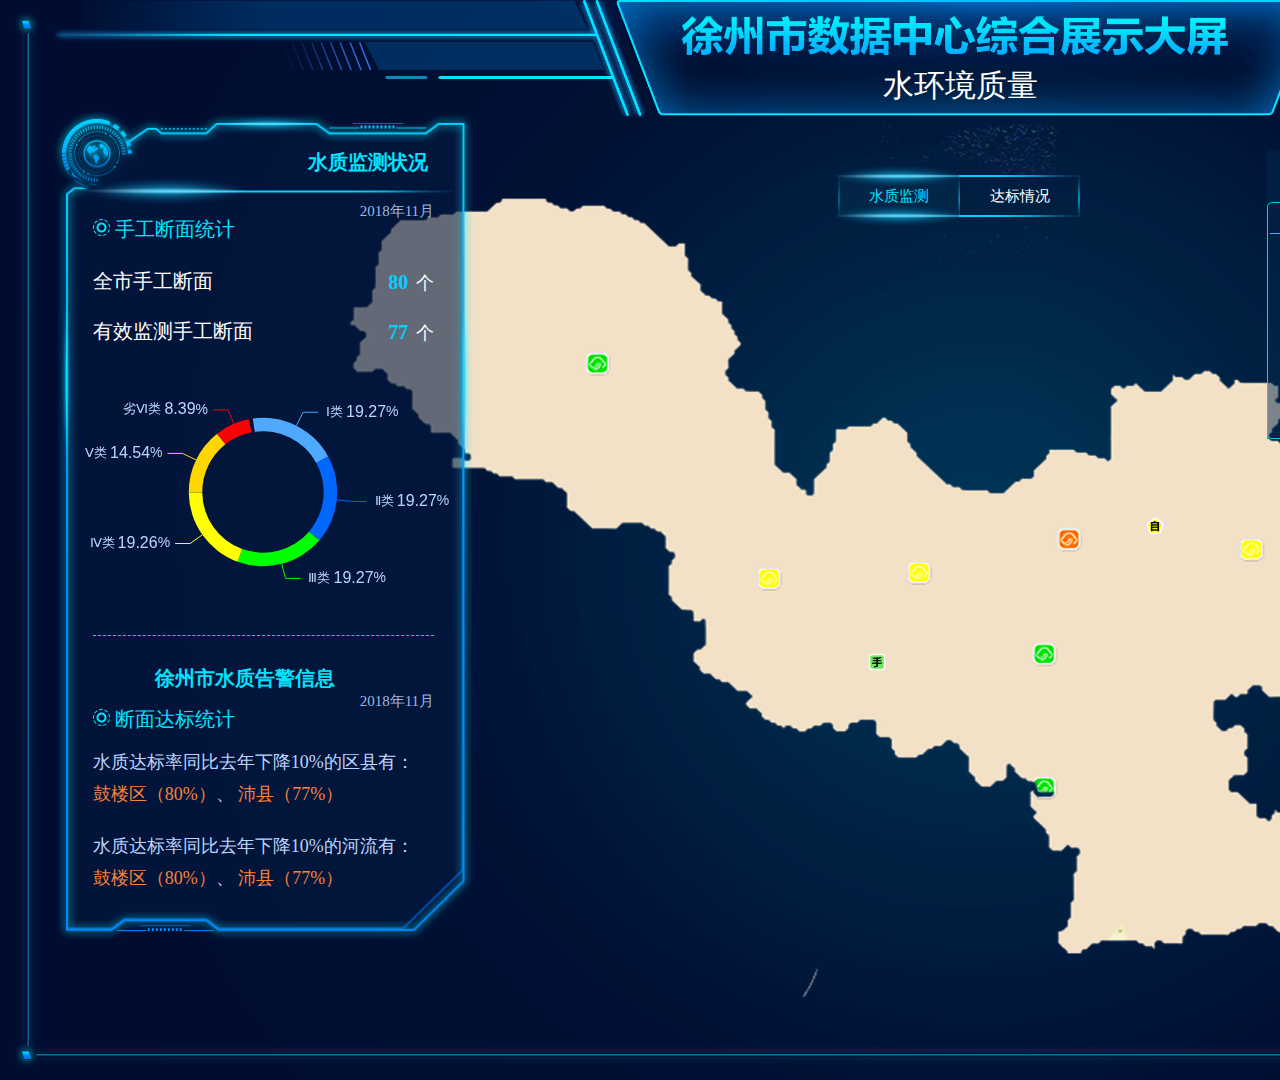
==== commit 25d0994c: "注释规范" ====
--- a/index.html
+++ b/index.html
@@ -15,7 +15,7 @@
 <body class="body1">
 	<script>
 		//根据窗口大小自动缩放
-		$(function(){
+		$(function () {
 			autoFit();
 		})
 	</script>
@@ -157,56 +157,56 @@
 						<div class="tableContanier  content " id="scrollBox1">
 							<table class="table changeTable" style="margin-top: 0px;">
 								<tbody>
-									<tr class="tbodyTr" style="">
+									<tr class="tbodyTr">
 										<td class="td1">1</td>
 										<td class="td2">丰县</td>
 										<td class="td3">91</td>
 										<td class="td4">
 											<span class='icon upIcon'></span>1</td>
 									</tr>
-									<tr class="tbodyTr" style="">
+									<tr class="tbodyTr">
 										<td class="td1">2</td>
 										<td class="td2">沛县</td>
 										<td class="td3">88</td>
 										<td class="td4">
 											<span class='icon downIcon'></span>1</td>
 									</tr>
-									<tr class="tbodyTr" style="">
+									<tr class="tbodyTr">
 										<td class="td1">3</td>
 										<td class="td2">鼓楼区</td>
 										<td class="td3">91</td>
 										<td class="td4">
 											<span class='icon downIcon'></span>1</td>
 									</tr>
-									<tr class="tbodyTr" style="">
+									<tr class="tbodyTr">
 										<td class="td1">4</td>
 										<td class="td2">泉山区</td>
 										<td class="td3">91</td>
 										<td class="td4">
 											<span class='icon upIcon'></span>1</td>
 									</tr>
-									<tr class="tbodyTr" style="">
+									<tr class="tbodyTr">
 										<td class="td1">5</td>
 										<td class="td2">贾汪区</td>
 										<td class="td3">91</td>
 										<td class="td4">
 											<span class='icon downIcon'></span>1</td>
 									</tr>
-									<tr class="tbodyTr" style="">
+									<tr class="tbodyTr">
 										<td class="td1">6</td>
 										<td class="td2">邳州市</td>
 										<td class="td3">91</td>
 										<td class="td4">
 											<span class='icon downIcon'></span>1</td>
 									</tr>
-									<tr class="tbodyTr" style="">
+									<tr class="tbodyTr">
 										<td class="td1">7</td>
 										<td class="td2">新沂市</td>
 										<td class="td3">91</td>
 										<td class="td4">
 											<span class='icon upIcon'></span>1</td>
 									</tr>
-									<tr class="tbodyTr" style="">
+									<tr class="tbodyTr">
 										<td class="td1">8</td>
 										<td class="td2">新沂市</td>
 										<td class="td3">91</td>
@@ -235,56 +235,56 @@
 						<div class="tableContanier  content " id="scrollBox2">
 							<table class="table changeTable" style="margin-top: 0px;">
 								<tbody>
-									<tr class="tbodyTr" style="">
+									<tr class="tbodyTr">
 										<td class="td1">1</td>
 										<td class="td2">市政府</td>
 										<td class="td3">Ⅱ类</td>
 										<td class="td4">
 											<span class='icon upIcon'></span>1</td>
 									</tr>
-									<tr class="tbodyTr" style="">
+									<tr class="tbodyTr">
 										<td class="td1">2</td>
 										<td class="td2">Ⅱ类</td>
 										<td class="td3">88</td>
 										<td class="td4">
 											<span class='icon downIcon'></span>1</td>
 									</tr>
-									<tr class="tbodyTr" style="">
+									<tr class="tbodyTr">
 										<td class="td1">3</td>
 										<td class="td2">技术学院</td>
 										<td class="td3">Ⅲ类</td>
 										<td class="td4">
 											<span class='icon downIcon'></span>1</td>
 									</tr>
-									<tr class="tbodyTr" style="">
+									<tr class="tbodyTr">
 										<td class="td1">4</td>
 										<td class="td2">大洞山</td>
 										<td class="td3">Ⅲ类</td>
 										<td class="td4">
 											<span class='icon upIcon'></span>1</td>
 									</tr>
-									<tr class="tbodyTr" style="">
+									<tr class="tbodyTr">
 										<td class="td1">5</td>
 										<td class="td2">双沟镇</td>
 										<td class="td3">Ⅲ类</td>
 										<td class="td4">
 											<span class='icon downIcon'></span>1</td>
 									</tr>
-									<tr class="tbodyTr" style="">
+									<tr class="tbodyTr">
 										<td class="td1">6</td>
 										<td class="td2">吕梁湖</td>
 										<td class="td3">Ⅲ类</td>
 										<td class="td4">
 											<span class='icon downIcon'></span>1</td>
 									</tr>
-									<tr class="tbodyTr" style="">
+									<tr class="tbodyTr">
 										<td class="td1">7</td>
 										<td class="td2">铜山利国镇</td>
 										<td class="td3">Ⅳ类</td>
 										<td class="td4">
 											<span class='icon upIcon'></span>1</td>
 									</tr>
-									<tr class="tbodyTr" style="">
+									<tr class="tbodyTr">
 										<td class="td1">8</td>
 										<td class="td2">铜山利国镇</td>
 										<td class="td3">Ⅳ类</td>
@@ -297,7 +297,7 @@
 					</div>
 				</div>
 				<div class="RightBoxCon IndexRightBoxCon">
-					<table class="RightBox IndexRightBox">
+					<table class="RightBox IndexRightLengend">
 						<thead class="LegendHeader ">
 							<tr>
 								<td colspan="2" class="titleTd">图例
@@ -392,7 +392,7 @@
 						</tbody>
 					</table>
 				</div>
-                <!-- 页面跳转  -->
+				<!-- 页面跳转  -->
 				<div class="LoginDiv FloatRight">
 					<a href="BlueSky.html" class="linkA" target="_blank">
 						<p class="LoginText">空气环境质量大屏</p>
@@ -401,7 +401,7 @@
 			</div>
 		</section>
 
-		
+
 		<!-- 弹窗1 纱帽 start -->
 		<div class="PopUpBox  IndexPopUpBox PopUpBoxShou" id="PopUpBoxShou">
 			<div class="PopUpHeader">
@@ -595,7 +595,7 @@
 
 	<script>
 	</script>
-	
+
 </body>
 <script src="./js/echarts.min.js"></script>
 
--- a/css/index.css
+++ b/css/index.css
@@ -1456,19 +1456,19 @@
   background: url(../img/map_tabback_hover.png) no-repeat;
   background-size: 100% 100%;
 }
-.tableContanier2 {
+.tableContanierSection {
   width: 17rem;
   margin: 0 auto;
 }
-.SkyRightSummaryTwo .tableContanier2 {
+.SkyRightSummaryTwo .tableContanierSection {
   width: 17.5rem;
   height: 9.8rem;
   margin: initial;
 }
-.SkyRightSummaryTwo .tableContanier2 .theadTr .td3 {
+.SkyRightSummaryTwo .tableContanierSection .theadTr .td3 {
   padding-right: .5rem;
 }
-.SkyRightSummaryTwo .tableContanier2 .td2 {
+.SkyRightSummaryTwo .tableContanierSection .td2 {
   text-align: center;
 }
 .SkyRightSummaryTwo .mCSB_inside > .mCSB_container {
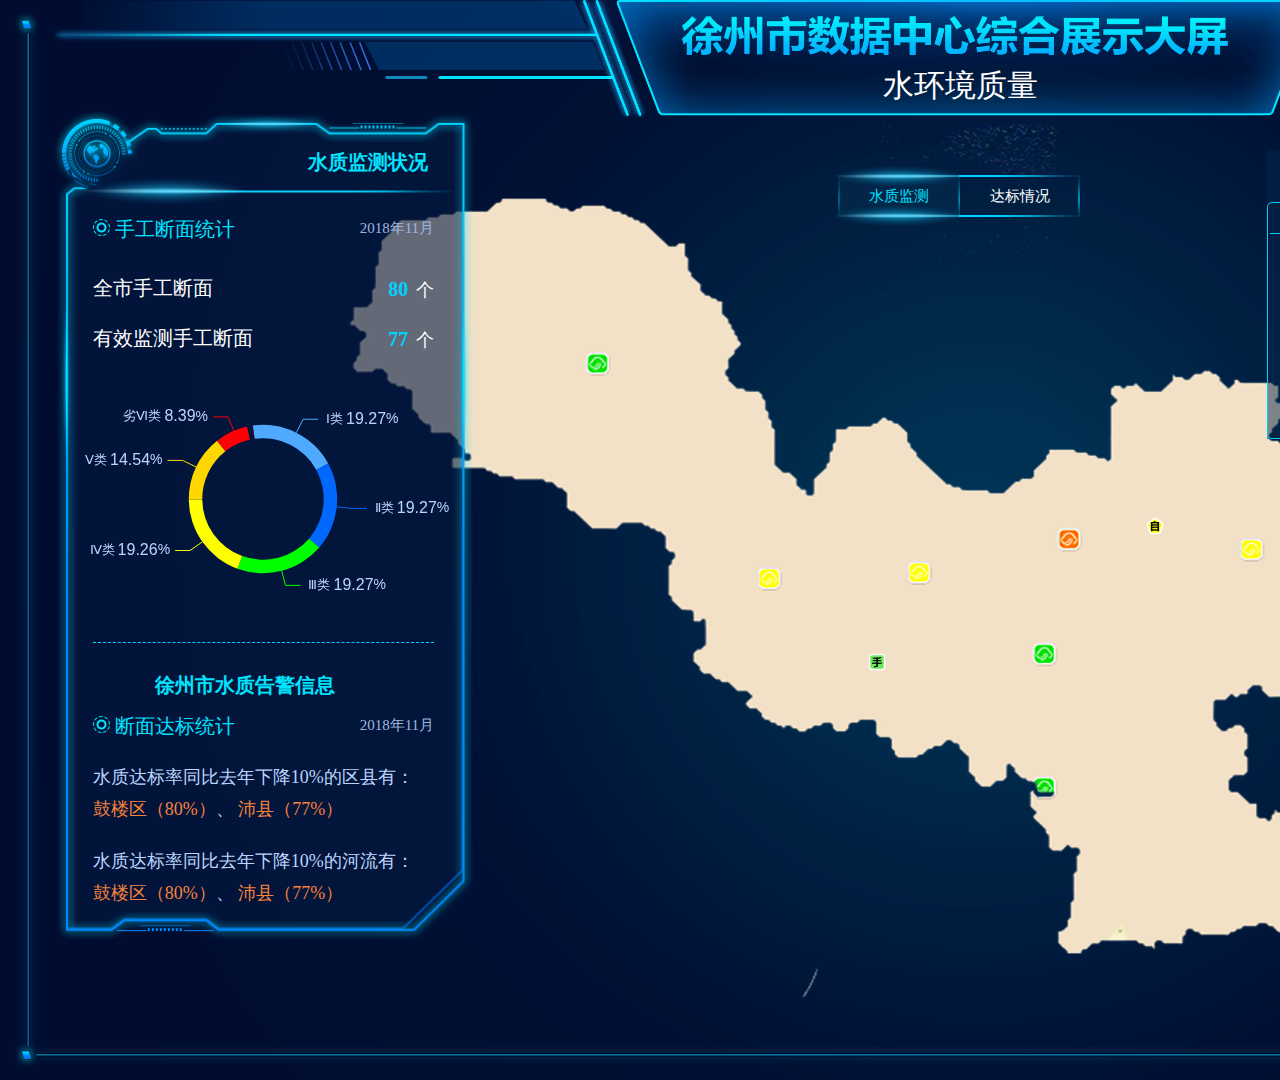
==== commit e4e452eb: "''" ====
--- a/index.html
+++ b/index.html
@@ -31,9 +31,7 @@
 					<div class="TitleImg"></div>
 					<div class="SubTitleP">水环境质量</div>
 				</div>
-
-			</div>
-
+			</div>
 		</header>
 		<section class="section">
 			<!--水质监测   water quality monitoring  box-->
@@ -401,7 +399,6 @@
 			</div>
 		</section>
 
-
 		<!-- 弹窗1 纱帽 start -->
 		<div class="PopUpBox  IndexPopUpBox PopUpBoxShou" id="PopUpBoxShou">
 			<div class="PopUpHeader">
@@ -410,7 +407,7 @@
 					<span class="InlineBlock PopUpclose"></span>
 				</div>
 			</div>
-			<!-- PopUpHeader end-->
+			<!-- PopUpContent-->
 			<div class="PopUpContent">
 				<div class="PaddingContent">
 					<p class="ListTitle ">检测时间：2018-10</p>
--- a/css/index.css
+++ b/css/index.css
@@ -133,7 +133,7 @@
 }
 .LeftConTitle {
   font-size: .75rem;
-  line-height: .75rem;
+  line-height: 2.4rem;
   color: #9fb7e0;
   margin-bottom: .6rem;
   flex: 1;
@@ -432,6 +432,7 @@
 }
 .LeftConTitle2 {
   margin-top: .9rem;
+  line-height: .75rem;
 }
 .SplitLine {
   margin: .5rem 0 .6rem 0;
